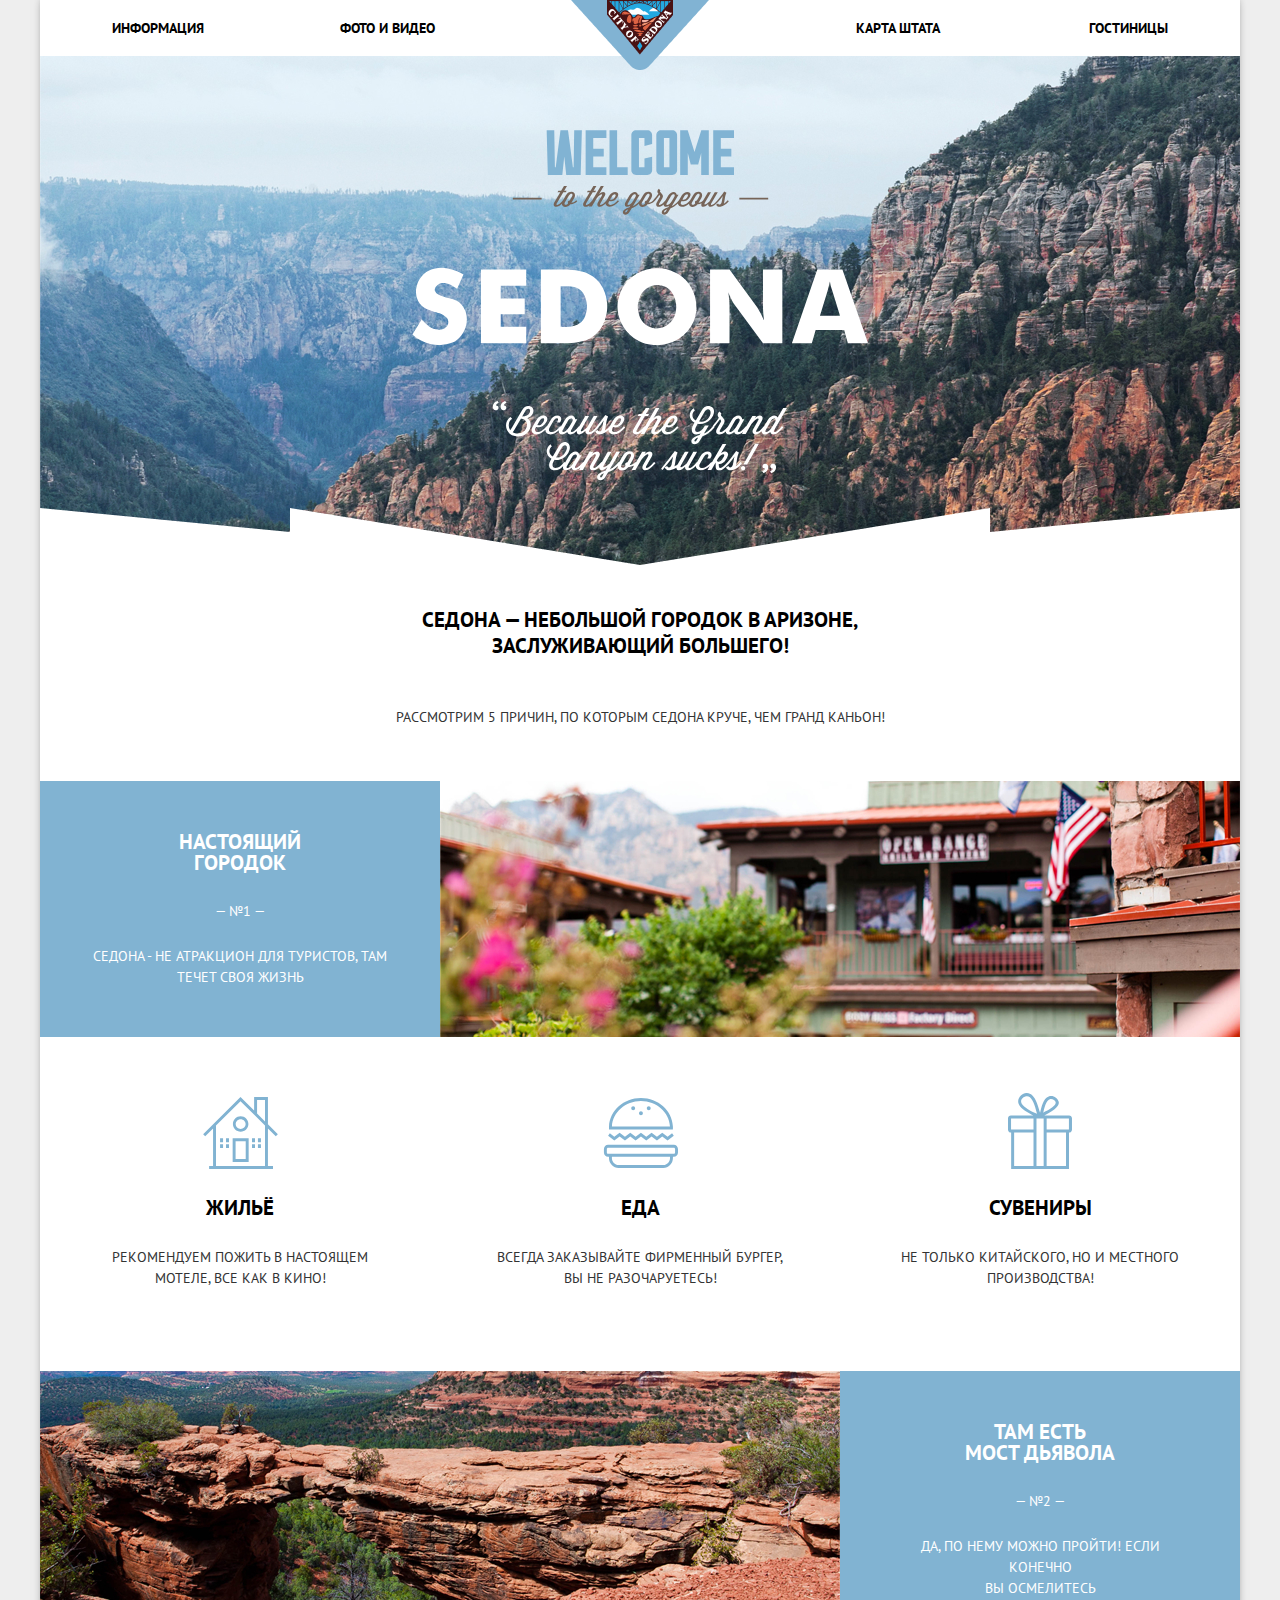
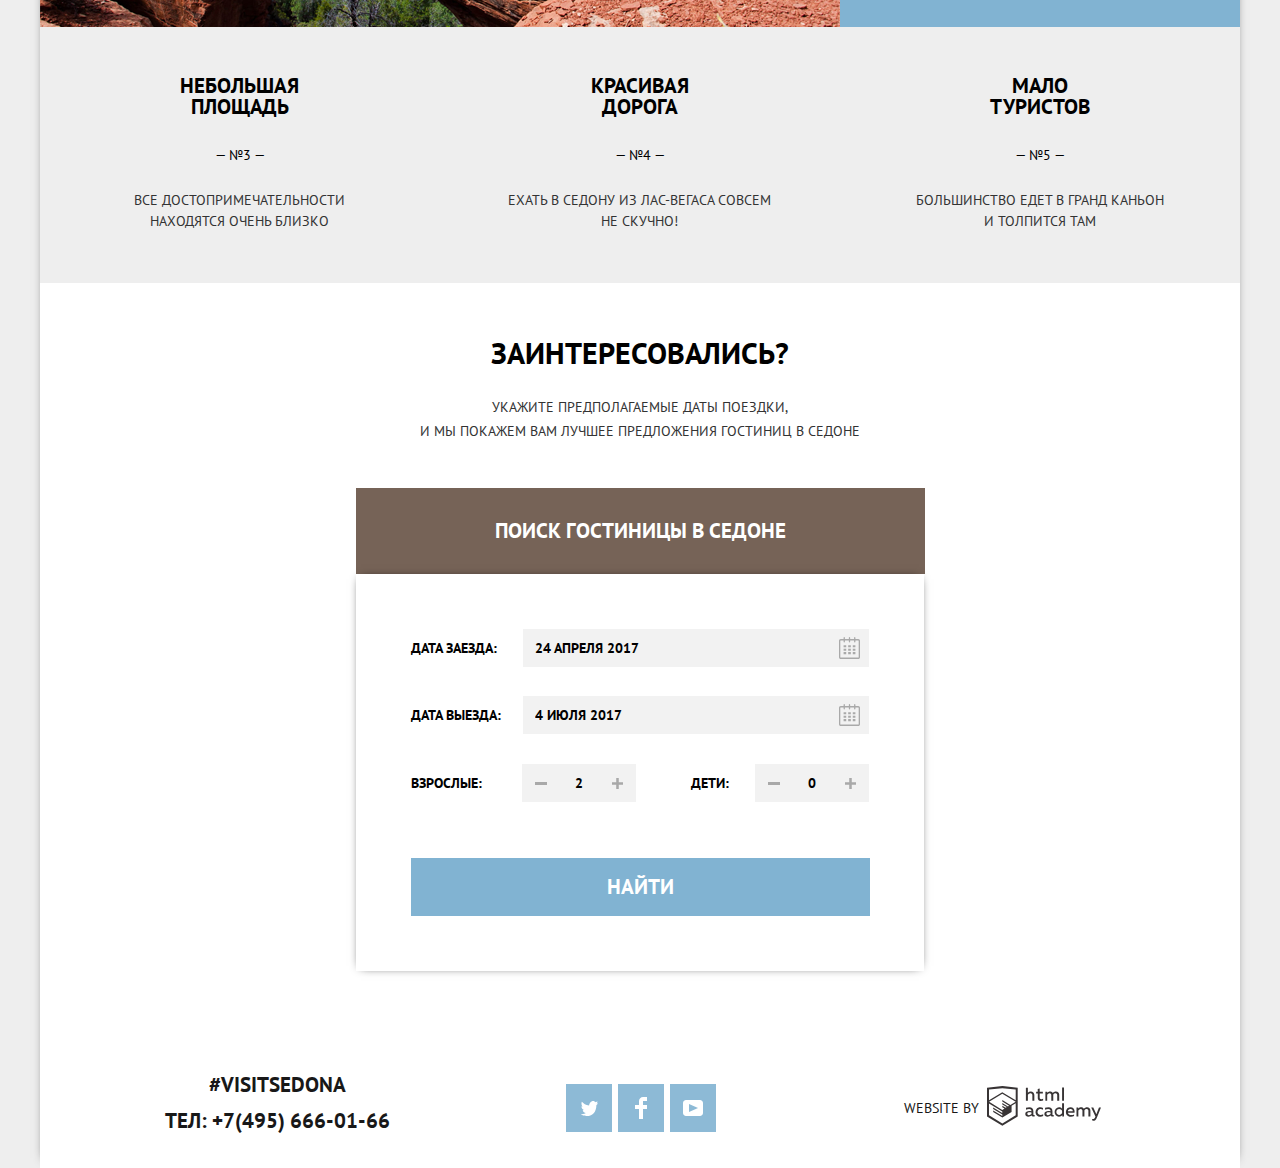
==== index.html @ eb8777ad "исправления" ====
<!DOCTYPE html>
<html lang="ru">

<head>
    <meta charset="utf-8">
    <title>HTML Academy: Седона</title>
    <link href="https://fonts.googleapis.com/css2?family=PT+Sans:wght@400;700&display=swap" rel="stylesheet">
    <link rel="stylesheet" href="css/normalize.css">
    <link href="css/style.css" rel="stylesheet">
</head>

<body>
    <div class="wrapper ">
        <header class="main-header">
            <nav class="main-navigation">
                <ul class="list-navigation">
                    <li><a href="#">Информация</a></li>
                    <li><a href="#">Фото и видео</a></li>
                    <li><a href="#">Карта штата</a></li>
                    <li><a href="hotels.html">Гостиницы</a></li>
                </ul>
            </nav>
            <a class="logo-link" href="index.html">
                <img src="img/logo.png" width="138" height="70" alt="Логотип сайта городка Седона">
            </a>
        </header>
        <main class="container">
            <section class="heading-site">
                <h1 class="visually-hidden">Sedona</h1>
                <div class="title-picture">
                    <span class="title-slogan">
                <img src="img/welcome.svg" width="457" height="351" alt="Welcome to the gorgeous Sedona because the Grand Canyon sucks!">
            </span>
                </div>
                <h3>Седона — небольшой городок в Аризоне,<br> заслуживающий большего!</h3>
                <p>Рассмотрим 5 причин, по которым седона круче, чем гранд каньон!</p>
            </section>
            <section class="information">
                <ul class="list-location">
                    <li class="item-location first">
                        <div class="wrapper-for-title">
                            <h3>настоящий<br> городок</h3>
                            <span> — №1 — </span>
                            <p>седона - не атракцион для туристов, там<br> течет своя жизнь</p>
                        </div>
                        <img src="img/image_town.jpg" width="800" height="256" alt="Изоражение городка">
                        <ul class="list-advantages">
                            <li>
                                <h3>Жильё</h3>
                                <p>рекомендуем пожить в настоящем мотеле, все как в кино!</p>
                            </li>
                            <li>
                                <h3>еда</h3>
                                <p>всегда заказывайте фирменный бургер, вы не разочаруетесь! </p>
                            </li>
                            <li>
                                <h3>Сувениры</h3>
                                <p>Не только китайского, но и местного производства!</p>
                            </li>
                        </ul>
                    </li>
                    <li class="item-location second">
                        <img src="img/image_canyon.jpg" width="800" height="256" alt="Изображение моста дьявола">
                        <div class="wrapper-for-title">
                            <h3>Там есть<br> Мост дьявола</h3>
                            <span> — №2 — </span>
                            <p>Да, по нему можно пройти! Если конечно<br> вы осмелитесь</p>
                        </div>
                    </li>

                    <li class="item-location last">
                        <h3>небольшая<br> площадь</h3>
                        <!--Я тут поставил <br> чтобы сделать перенос, можно оставить так?-->
                        <span> — №3 — </span>
                        <p>все достопримечательности<br> находятся очень близко</p>
                    </li>
                    <li class="item-location last">
                        <h3>красивая<br> дорога</h3>
                        <span> — №4 — </span>
                        <p>ехать в седону из лас-вегаса совсем<br> не скучно!</p>
                    </li>
                    <li class="item-location last">
                        <h3>мало<br> туристов</h3>
                        <span> — №5 — </span>
                        <p>большинство едет в гранд каньон<br> и толпится там</p>
                    </li>
                </ul>
            </section>
            <section class="voucher-section">
                <h3 class="visually-hidden">Оформить путевку</h3>
                <p class="subtitle">Заинтересовались?</p>
                <p class="text">
                    Укажите предполагаемые даты поездки,<br> и мы покажем вам лучшее предложения гостиниц в седоне
                </p>
                <div class="wrapper-popup">
                    <button class="button button-popup" type="button">поиск гостиницы в седоне</button>
                    <div class="popup-element modal-popup">
                        <form action="https://echo.htmlacademy.ru/" method="post">
                            <p class="date-arrival">
                                <label for="arrival_date">Дата заезда:</label>
                                <input type="text" name="date-arrival" id="arrival_date" value="24 апреля 2017">
                                <button class="button" type="button" aria-label="Кнопка календаря"></button>
                            </p>
                            <p class="date-departure">
                                <label for="departure_date">Дата выезда:</label>
                                <input type="text" name="date-departure" id="departure_date" value="4 июля 2017">
                                <button type="button" class="button" aria-label="Кнопка календаря"></button>
                            </p>
                            <p class="number-people">
                                <span class="adults">
                                    <label for="for_adults">Взрослые:</label>
                                    
                                    <button class="minus button" type="button" aria-label="Кнопка минус"></button>
                                    <input type="text" name="adult" id="for_adults" value="2">
                                    <button class="plus button" type="button" aria-label="кнопка плюс"></button>
                                    
                                </span>
                                <span class="childs">
                                    <label for="for_children">Дети:</label>
                                    
                                    <button class="minus button" type="button" aria-label="Кнопка минус"></button>
                                    <input type="text" name="child" id="for_children" value="0">
                                    <button class="plus button" type="button" aria-label="кнопка плюс"></button>
                                    
                                </span>
                            </p>
                            <button class="button" type="submit">Найти</button>
                        </form>
                    </div>
                </div>
                <iframe src="https://www.google.com/maps/embed?pb=!1m14!1m12!1m3!1d995283.2727906042!2d-112.19327625740678!3d34.97519313169195!2m3!1f0!2f0!3f0!3m2!1i1024!2i768!4f13.1!5e0!3m2!1sru!2sru!4v1591779855524!5m2!1sru!2sru" style="border:0;" allowfullscreen=""
                    aria-hidden="false" tabindex="0"></iframe>
            </section>
        </main>
        <footer class="footer-contacts on-top">
            <div class="phone-conteiner">
                <p>#visitSEDONA</p>
                <p>ТЕЛ: <a href="tel:+74956660166">+7(495) 666-01-66</a></p>
            </div>
            <ul class="list-social">
                <li class="item-social twitter">
                    <a href="#" aria-label="Ссылка Twitter"></a>
                </li>
                <li class="item-social facebook">
                    <a href="#" aria-label="Ссылка Facebook"></a>
                </li>
                <li class="item-social youtube">
                    <a href="#" aria-label="Ссылка YouTube"></a>
                </li>
            </ul>

            <p class="link-html">
                <span>Website by</span>
                <a href="https://htmlacademy.ru/intensive/htmlcss" aria-label="Ссылка на HTMLAcademy"></a>
            </p>


        </footer>
    </div>
    <script src="js/form.js"></script>
</body>

</html>
---- css/style.css ----
:root {
    --basic-light-grey: #EEEEEE;
    --basic-white: #ffffff;
    --basic-black: #000000;
    --basic-light-black: #333333;
    --basic-blue: #81B3D2;
    --basic-dark-grey: #888888;
    --basic-grey: #ABABAB;
    --hover-blue: #669EC0;
    --active-blue: #5496BD;
    --special-brown: #766357;
    --hover-brown: #604E43;
    --active-brown: #503E33;
    --special-grey: #6A6A6A;
    --special-light-grey: #f2f2f2;
    --hover-grey-: #EBEBEB;
}

iframe {
    width: 100%;
    height: 588px;
}


/* Global */

*,
*::before,
*::after {
    box-sizing: border-box;
    margin: 0;
    padding: 0;
}

.visually-hidden {
    position: absolute;
    width: 1px;
    height: 1px;
    margin: -1px;
    border: 0;
    padding: 0;
    white-space: nowrap;
    clip-path: inset(100%);
    clip: rect(0 0 0 0);
    overflow: hidden;
}

html {
    height: 100%;
}

body {
    height: 100%;
    background-color: var(--basic-light-grey);
    font-family: 'PT Sans', 'Arial', sans-serif;
    color: var(--basic-black);
    text-transform: uppercase;
    font-size: 14px;
    line-height: 21px;
}

.wrapper {
    min-height: 100%;
    display: grid;
    grid-template-rows: min-content 1fr min-content;
    margin: 0 auto;
    max-width: 1200px;
    background-color: var(--basic-white);
    box-shadow: 0px -5px 10px -5px var(--basic-light-black);
    position: relative;
}

img {
    max-width: 100%;
    height: auto;
}

a {
    text-decoration: none;
    color: var(--basic-black);
}

.button {
    font: inherit;
    text-align: center;
    font-size: 14px;
    line-height: 21px;
    text-transform: uppercase;
    border: none;
}


/* Header */

.main-header {
    font-weight: bold;
    font-size: 14px;
    line-height: 26px;
    position: relative;
    min-height: 56px;
    padding: 15px 0;
}

.logo-link {
    position: absolute;
    left: 50%;
    margin-left: -69px;
    top: 0;
}

.list-navigation {
    display: flex;
    flex-wrap: wrap;
    list-style: none;
    justify-content: flex-start;
    text-align: start;
}

.list-navigation li {
    width: 25%;
}

.list-navigation li:nth-child(1) {
    padding-left: 72px;
}

.list-navigation li:nth-child(4) {
    padding-right: 72px;
}

.list-navigation li:nth-child(3),
.list-navigation li:nth-child(4) {
    text-align: end;
}


/*
.list-navigation li:nth-child(4)~li {
    flex-grow: 1;
    margin: 30px 10px 0 10px;
}

.list-navigation li:nth-child(1) {
    margin-right: 134px;
}

.list-navigation li:nth-child(2) {
    margin-right: 418px;
}

.list-navigation li:nth-child(3) {
    margin-right: 147px;
} */

.list-navigation li:hover {
    color: var(--basic-blue);
}

.list-navigation li:active {
    color: var(--special-light-grey);
}

.list-navigation .is-active {
    color: var(--special-brown);
}


/*Section Heading*/

.heading-site {
    margin-bottom: 51px;
}

.title-slogan {
    display: inline-block;
    vertical-align: middle;
    margin-bottom: 21px;
}

.title-picture {
    display: flex;
    flex-direction: column;
    justify-content: flex-end;
    align-items: center;
    background-color: var(--basic-grey);
    background-image: url("../img/background_photo.jpg");
    background-repeat: no-repeat;
    min-height: 509px;
}

.title-picture::after {
    content: "";
    display: block;
    background-image: url("../img/background_mask.png");
    background-repeat: no-repeat;
    width: 1200px;
    height: 57px;
}

.heading-site div {
    margin-bottom: 42px;
}

.heading-site h3 {
    margin-bottom: 45px;
    font-size: 21px;
    line-height: 26px;
    text-align: center;
}

.heading-site p {
    font-size: 14px;
    line-height: 26px;
    color: var(--basic-light-black);
    text-align: center;
}


/*Section information*/

.list-location {
    display: flex;
    flex-wrap: wrap;
    justify-content: start;
    align-items: stretch;
    list-style: none;
}

.first,
.second {
    display: flex;
    flex-wrap: wrap;
    width: 100%;
    background-color: var(--basic-blue);
    color: var(--basic-white);
    text-align: center;
}

.wrapper-for-title {
    flex-shrink: 0;
    width: 400px;
    padding: 50px 49px 0;
}

.first img,
.second img {
    flex-grow: 2;
}

.last {
    flex-grow: 0;
    width: 33.33%;
    background-color: var(--basic-light-grey);
    min-height: 256px;
    text-align: center;
    padding-bottom: 54px;
    padding: 48px 49px;
}

.item-location h3 {
    font-size: 21px;
    line-height: 21px;
    margin-bottom: 28px;
}

.item-location span {
    display: block;
    margin-bottom: 24px;
}

.list-advantages {
    list-style: none;
    display: flex;
    flex-wrap: wrap;
}

.list-advantages li {
    width: 400px;
    background-color: var(--basic-white);
    color: var(--basic-light-black);
    font-size: 14px;
    line-height: 21px;
    flex-grow: 1;
    text-align: center;
    min-height: 330px;
    padding: 160px 50px 82px;
    background-repeat: no-repeat;
    background-position: center 64px;
}

.list-advantages h3 {
    color: var(--basic-black);
    font-size: 21px;
    line-height: 21px;
    margin-bottom: 29px;
}

.list-advantages li:nth-child(1) {
    background-image: url(../img/icon_home.svg);
    background-size: 75px 72px;
    background-position-y: 60px;
}

.list-advantages li:nth-child(2) {
    background-image: url(../img/icon_food.svg);
    background-size: 75px 70px;
    background-position-y: 61px;
}

.list-advantages li:nth-child(3) {
    background-image: url(../img/icon_souvenir.svg);
    background-size: 64px 77px;
    background-position-y: 55px;
}

.last p {
    color: var(--basic-light-black);
}


/* Section voucher*/

.voucher-section {
    text-align: center;
    padding-top: 58px;
}

.subtitle {
    margin-bottom: 30px;
    padding: 0 200px;
    font-weight: bold;
    font-size: 30px;
    line-height: 24px;
}

.text {
    padding: 0 100px;
    margin-bottom: 45px;
    font-size: 14px;
    line-height: 24px;
    color: var(--basic-light-black);
}

.wrapper-popup {
    position: relative;
}

.button-popup {
    border: none;
    color: var(--basic-white);
    font-weight: bold;
    font-size: 21px;
    line-height: 26px;
    text-align: center;
    background-color: var(--special-brown);
    padding: 30px 139px 30px 139px;
}

.button-popup:hover {
    background-color: var(--hover-brown);
}

.button-popup:focus {
    background-color: var(--active-brown);
    color: var(--special-brown);
}

.popup-element {
    display: none;
    width: 568px;
    position: absolute;
    top: 86px;
    left: 316px;
    font-weight: bold;
    font-size: 14px;
    line-height: 26px;
    text-align: start;
    background-color: var(--basic-white);
    box-shadow: 0 0 10px -5px var(--basic-black);
    padding: 55px;
}

.modal-popup {
    display: block;
    animation: bounce 0.6s;
}

.popup-element input {
    border: none;
    background-color: var(--special-light-grey);
    text-transform: uppercase;
    font-weight: bold;
    font-size: 14px;
    line-height: 26px;
    padding-top: 6px;
    padding-bottom: 6px;
}

.popup-element input:hover {
    background-color: var(--hover-grey-);
}

.popup-element input:focus {
    background-color: var(--basic-white);
}

.date-arrival input,
.date-departure input {
    flex-shrink: 0;
    width: 346px;
    padding-left: 12px;
}

.date-departure,
.date-arrival {
    display: flex;
    justify-content: space-between;
    align-items: center;
    position: relative;
}

.date-arrival {
    margin-bottom: 29px;
}

.date-departure {
    margin-bottom: 30px;
}

.number-people {
    display: flex;
    justify-content: space-between;
    align-items: center;
    margin-bottom: 56px;
}

.adults,
.childs {
    display: flex;
    align-items: center;
}

.adults label {
    margin-right: 40px;
}

.childs {
    margin-left: 51px;
}

.childs label {
    margin-right: 26px;
}

.number-people input {
    width: 38px;
    text-align: center;
}


/*Button popup*/

.popup-element button[type="submit"] {
    background-color: var(--basic-blue);
    background-repeat: no-repeat;
    font-weight: bold;
    font-size: 21px;
    line-height: 26px;
    color: var(--basic-white);
    text-align: center;
    padding: 16px 196px;
}

.popup-element button[type="submit"]:hover {
    background-color: var(--hover-blue);
}

.popup-element button[type="submit"]:focus {
    background-color: var(--active-blue);
    color: var(--basic-blue);
}


/*Button calendar*/

.date-departure button,
.date-arrival button {
    position: absolute;
    right: 9px;
    top: 7px;
    background-color: transparent;
    background-image: url(../img/calendar.svg);
    background-repeat: no-repeat;
    width: 21px;
    height: 23px;
}

.date-departure button:hover,
.date-arrival button:hover {
    background-color: transparent;
    background-image: url(../img/calendar_hover.svg);
    background-repeat: no-repeat;
    width: 21px;
    height: 23px;
}

.date-departure button:focus,
.date-arrival button:focus {
    background-color: transparent;
    background-image: url(../img/calendar_focus.svg);
    background-repeat: no-repeat;
    width: 21px;
    height: 23px;
}


/*Buton plus and minus*/

.plus {
    display: inline-block;
    vertical-align: middle;
    background-color: var(--special-light-grey);
    background-image: url(../img/plus.svg);
    background-position: 50% 50%;
    background-repeat: no-repeat;
    width: 38px;
    height: 38px;
}

.plus:hover {
    background-color: var(--hover-grey-);
    background-image: url(../img/plus_hover.svg);
    background-position: 50% 50%;
    background-repeat: no-repeat;
}

.plus:focus {
    background-color: var(--basic-white);
    background-image: url(../img/plus_focus.svg);
    background-position: 50% 50%;
    background-repeat: no-repeat;
}

.minus {
    display: inline-block;
    vertical-align: middle;
    background-color: var(--special-light-grey);
    background-image: url(../img/minus.svg);
    background-position: 50% 50%;
    background-repeat: no-repeat;
    width: 38px;
    height: 38px;
}

.minus:hover {
    background-color: var(--hover-grey-);
    background-image: url(../img/minus_hover.svg);
    background-position: 50% 50%;
    background-repeat: no-repeat;
}

.minus:focus {
    background-color: var(--basic-white);
    background-image: url(../img/minus_focus.svg);
    background-position: 50% 50%;
    background-repeat: no-repeat;
}


/*Hotels site*/


/*Search form*/

.form-block {
    background-color: var(--basic-grey);
    background-image: url(../img/background_hottels.jpg);
    background-repeat: no-repeat;
    background-size: 100% 100%;
    min-height: 217px;
    width: 100%;
    padding: 25px 73px 25px 72px;
}

.filter {
    display: flex;
}

.infrastructure {
    margin-right: 118px;
}

.filter ul {
    list-style: none;
}

.filter li:not(:last-child) {
    margin-bottom: 23px;
}

.filter fieldset {
    padding: 0;
    border: none;
}

.filter legend {
    font-weight: bold;
    font-size: 16px;
    line-height: 21px;
    color: var(--basic-white);
    margin-bottom: 25px;
}

.checkbox-label {
    display: inline-block;
    vertical-align: middle;
    font-size: 14px;
    line-height: 21px;
    padding-left: 40px;
    color: var(--basic-white);
    width: 137px;
    min-height: 23px;
    background-image: url(../img/checkbox_off.svg);
    background-repeat: no-repeat;
    background-size: 27px 23px;
    cursor: pointer;
}

.checkbox-element:focus+.checkbox-label,
.checkbox-element:checked:focus+.checkbox-label,
.checkbox-element:checked:disabled:focus+.checkbox-label,
.checkbox-element:disabled:focus+.checkbox-label {
    opacity: 0.7;
}

.checkbox-element:checked+.checkbox-label {
    background-image: url(../img/checkbox_on.svg);
    background-position-x: 2px;
}

.checkbox-element:checked:disabled+.checkbox-label {
    background-image: url(../img/checkbox_on_active.svg);
    background-position-x: 2px;
}

.checkbox-element:disabled+.checkbox-label {
    background-image: url(../img/checkbox_off_active.svg);
}

.filter-item {
    margin-left: auto;
    text-align: center;
}

.filter-item legend {
    margin-bottom: 12px;
    text-align: start;
}

.price-controls {
    display: flex;
    align-items: center;
    width: 317px;
    height: 36px;
    border: 2px solid var(--basic-white);
    font-size: 14px;
    line-height: 21px;
    color: var(--basic-white);
    text-align: center;
    margin-bottom: 20px;
    padding-left: 2px;
}

.min-price {
    width: 50%;
    padding-left: 45px;
    border-right: 1px solid var(--basic-white);
}

.max-price {
    width: 50%;
    padding-left: 25px;
    border-left: 1px solid var(--basic-white);
}

.min-price input,
.max-price input {
    border: none;
    background-color: transparent;
    width: 50px;
    color: var(--basic-white);
    font-size: 14px;
    line-height: 21px;
}

.range-filter {
    position: relative;
    margin-bottom: 33px;
}

.scale {
    width: 316px;
    height: 2px;
    background-color: var(--basic-grey);
}

.bar {
    width: 80%;
    height: 2px;
    background-color: var(--basic-white);
}

.toggle {
    position: absolute;
    width: 19px;
    height: 19px;
    padding: 0;
    border: 8px solid var(--basic-white);
    background-color: var(--basic-grey);
    border-radius: 50%;
    box-shadow: 0 2px 1px 0 var(--basic-grey);
    top: -8px;
}

.toggle-min {
    left: 0%;
}

.toggle-max {
    left: 80%;
}

.toggle:hover {
    width: 23px;
    height: 23px;
    top: -11px;
    border: 9px solid var(--basic-white);
    box-shadow: 0 4px 1px 0 var(--basic-grey);
    cursor: pointer;
}

.result-button {
    display: inline-block;
    vertical-align: middle;
    padding: 5px 35px 6px 36px;
    background-color: transparent;
    border: 2px solid var(--basic-white);
    font-size: 14px;
    line-height: 21px;
    color: var(--basic-white);
}

.result-button:hover {
    color: var(--basic-black);
    background-color: var(--basic-white);
    cursor: pointer;
}


/* section sorting search*/

.sorting-list {
    display: flex;
    padding: 29px 73px 31px;
    align-items: center;
}

.sorting-list h3 {
    font-size: 21px;
    line-height: 26px;
    margin-right: 46px;
}

.sorting-list p,
.sorting-list a {
    font-size: 12px;
    line-height: 18px;
}

.sorting-list p {
    margin-right: 40px;
}

.sorting-list .active-item {
    color: var(--basic-blue);
    border-bottom: 1px dotted;
}

.sorting-item {
    color: var(--basic-grey);
    margin-right: 33px;
}

.sorting-item:hover {
    color: var(--basic-blue);
    border-bottom: 1px dotted var(--basic-blue)
}

.sorting-item:active {
    color: var(--basic-black);
    border: none;
}

.arrow-up {
    display: inline-block;
    vertical-align: middle;
    width: 11px;
    height: 10px;
    margin-left: auto;
    margin-right: 12px;
    margin-top: 5px;
    background-image: url(../img/icon_dir.svg);
}

.arrow-down {
    display: inline-block;
    vertical-align: middle;
    width: 11px;
    height: 10px;
    margin-top: 5px;
    background-image: url(../img/icon_dir_active.svg);
    transform: rotate(180deg);
}

.arrow-up:hover,
.arrow-down:hover {
    background-image: url(../img/icon_dir_hover.svg);
}

.arrow-up:active,
.arrow-down:active {
    background-image: url(../img/icon_dir_active.svg);
}


/*Search box*/

.list-search {
    list-style: none;
}

.list-search li:first-child {
    border-top: 1px solid var(--special-light-grey);
}

.list-search li {
    border-bottom: 1px solid var(--special-light-grey);
}

.item-search {
    display: grid;
    grid-template-columns: 135px 1fr min-content;
    padding: 23px 70px 29px 73px;
    grid-gap: 29px;
}

.item-search img {
    margin-top: 6px;
}

.name-hous {
    margin-bottom: 7px;
}

.name-hous a {
    font-size: 21px;
    line-height: 26px;
}

.name-hous a:hover {
    color: var(--basic-blue);
}

.name-hous a:active {
    color: var(--basic-grey);
}

.item-search p {
    display: inline-block;
    vertical-align: middle;
    color: var(--basic-light-black);
    min-width: 110px;
    margin-right: 2px;
}

.button-link {
    margin-top: 14px;
}

.list-search div:last-child {
    padding-right: 1px;
    padding-top: 2px;
}

.star {
    text-align: end;
    margin-bottom: 47px;
}

.star span {
    margin-left: 5px;
    display: inline-block;
    vertical-align: middle;
    background: url(../img/star.svg) repeat-x;
    width: 19px;
    height: 17px;
}

.rating-paragraph {
    color: var(--basic-light-black);
    background-color: var(--special-light-grey);
}

.details {
    background-color: var(--basic-blue);
    color: var(--basic-white);
    display: inline-block;
    vertical-align: middle;
    padding: 3px 16px 2px 17px;
    margin-right: 2px;
}

.details:hover {
    background-color: var(--hover-blue);
}

.details:focus {
    background-color: var(--active-blue);
    color: var(--basic-blue);
}

.reservation {
    background-color: var(--special-brown);
    color: var(--basic-white);
    display: inline-block;
    vertical-align: middle;
    padding: 3px 17px 2px 16px;
}

.reservation:hover {
    background-color: var(--hover-brown);
}

.reservation:focus {
    background-color: var(--active-brown);
    color: var(--special-brown)
}

.rating-paragraph {
    display: inline-block;
    color: var(--basic-light-black);
    background-color: var(--special-light-grey);
    padding: 3px 12px 3px 15px;
}


/*Footer*/

.footer-contacts {
    display: flex;
    justify-content: space-between;
    align-items: flex-end;
    background-color: var(--basic-white);
    width: 100%;
    min-height: 120px;
    padding: 16px 138px 34px 125px;
}

.on-top {
    position: absolute;
    left: 0px;
    bottom: 0px;
    opacity: 0.9;
}

.phone-conteiner {
    font-weight: bold;
    font-size: 21px;
    line-height: 26px;
    text-align: center;
}

.phone-conteiner p:first-child {
    margin-bottom: 10px;
}

.list-social {
    display: flex;
    list-style: none;
    margin-bottom: 2px;
}

.link-html {
    font-size: 14px;
    line-height: 26px;
    margin-bottom: 8px;
}

.link-html span {
    display: inline-block;
    vertical-align: bottom;
    margin-bottom: 5px;
}


/*Social link*/

.twitter,
.facebook {
    margin-right: 6px;
}

.youtube {
    margin-right: 12px;
}

.item-social a {
    display: inline-block;
    vertical-align: top;
    background-color: var(--basic-blue);
    width: 46px;
    height: 48px;
    position: relative;
}

.twitter a::after {
    background-image: url(../img/twitter.svg);
    content: "";
    position: absolute;
    left: 15px;
    top: 16px;
    display: inline-block;
    vertical-align: middle;
    background-repeat: no-repeat;
    width: 17px;
    height: 17px;
}

.facebook a::after {
    background-image: url(../img/facebook.svg);
    content: "";
    position: absolute;
    left: 17px;
    top: 13px;
    display: inline-block;
    vertical-align: middle;
    background-repeat: no-repeat;
    width: 12px;
    height: 22px;
}

.youtube a::after {
    content: "";
    position: absolute;
    left: 13px;
    top: 16px;
    display: inline-block;
    vertical-align: middle;
    background-repeat: no-repeat;
    width: 20px;
    height: 16px;
    background-image: url(../img/youtube.svg);
}

.item-social a:hover {
    background-color: var(--hover-blue);
}

.item-social a:active {
    background-color: var(--active-blue);
}

.item-social a:active::after {
    opacity: 0.1;
}


/*Link for site HTMLacademy*/

.link-html a {
    margin-left: 4px;
    display: inline-block;
    vertical-align: middle;
    background-color: transparent;
    background-image: url(../img/logo_htmlacademy.svg);
    width: 115px;
    height: 41px;
}

.link-html a:hover {
    background-image: url(../img/logo_htmlacademy_hover.svg);
}

.link-html a:active {
    background-image: url(../img/logo_htmlacademy_focus.svg);
}


/* animation */

@keyframes bounce {
    0% {
        transform: translateY(-1000px);
    }
    70% {
        transform: translateY(30px);
    }
    90% {
        transform: translateY(-10px);
    }
    100% {
        transform: translateY(0);
    }
}
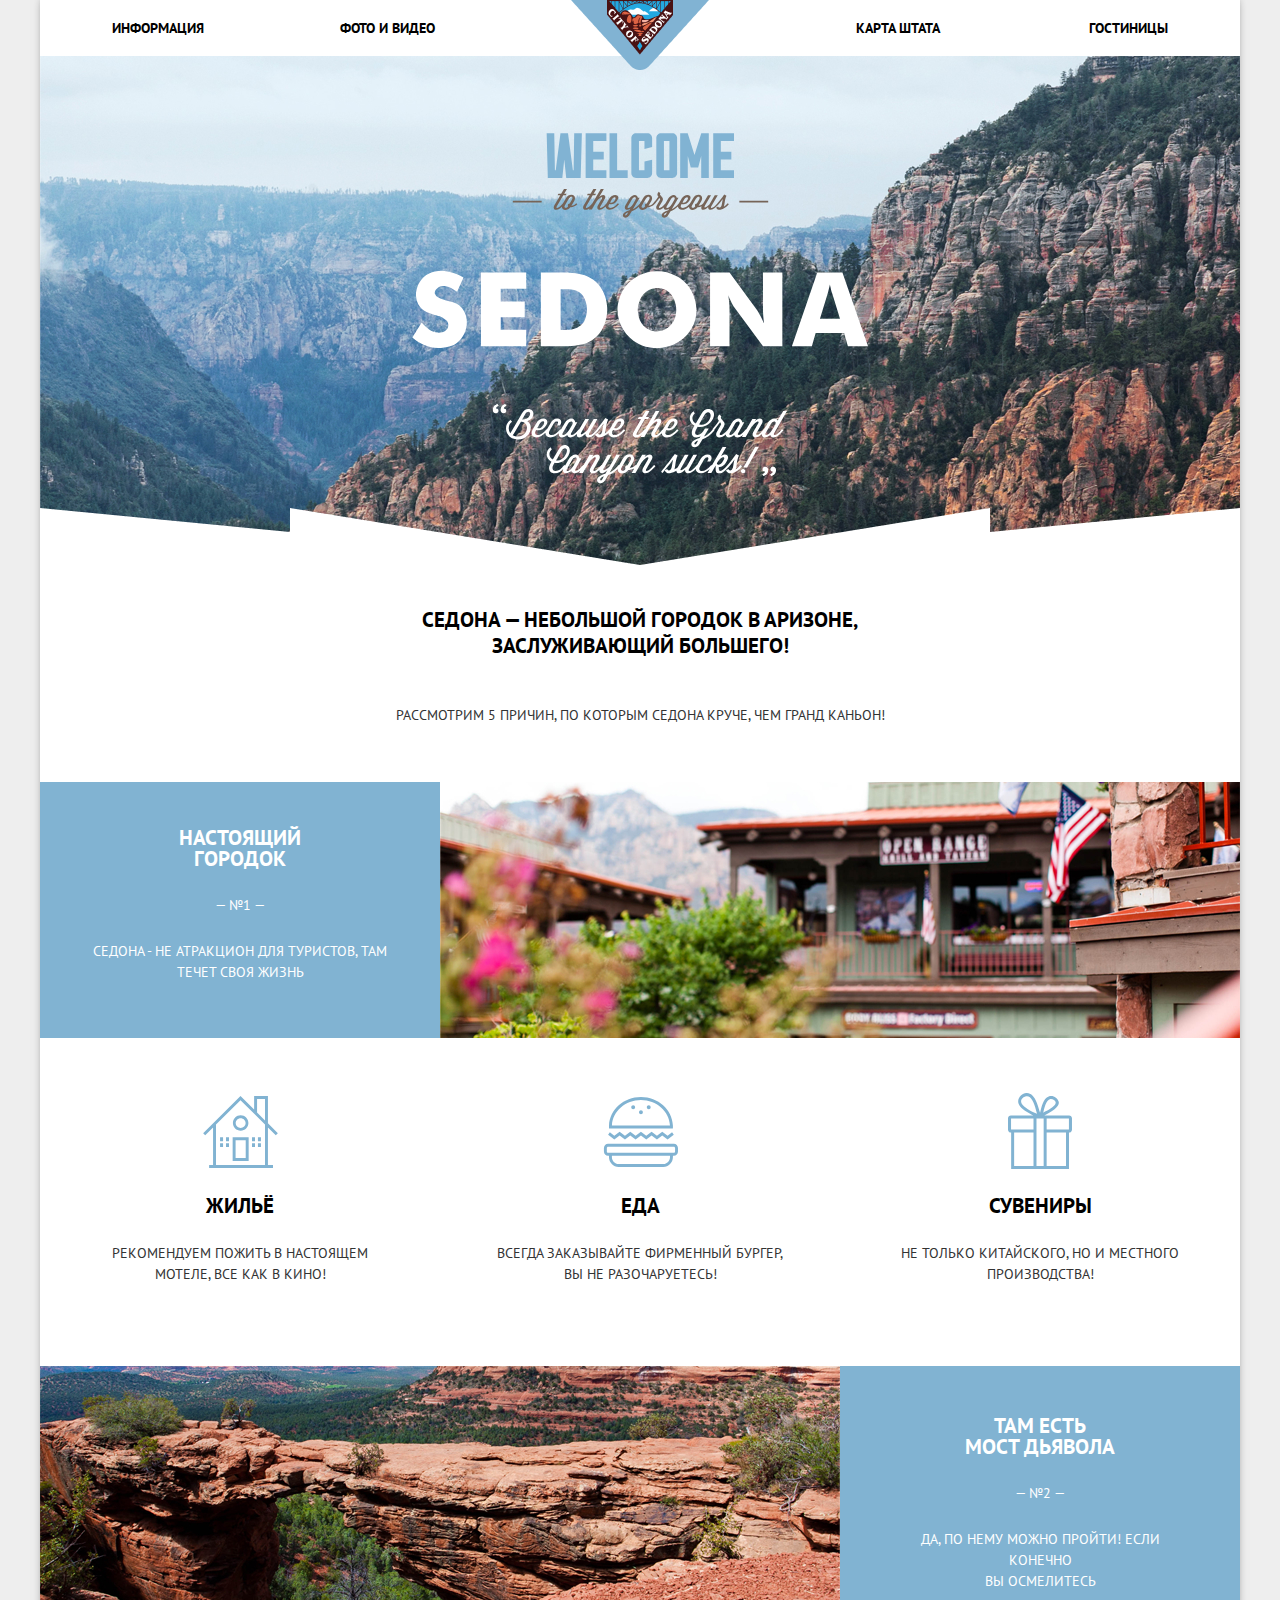
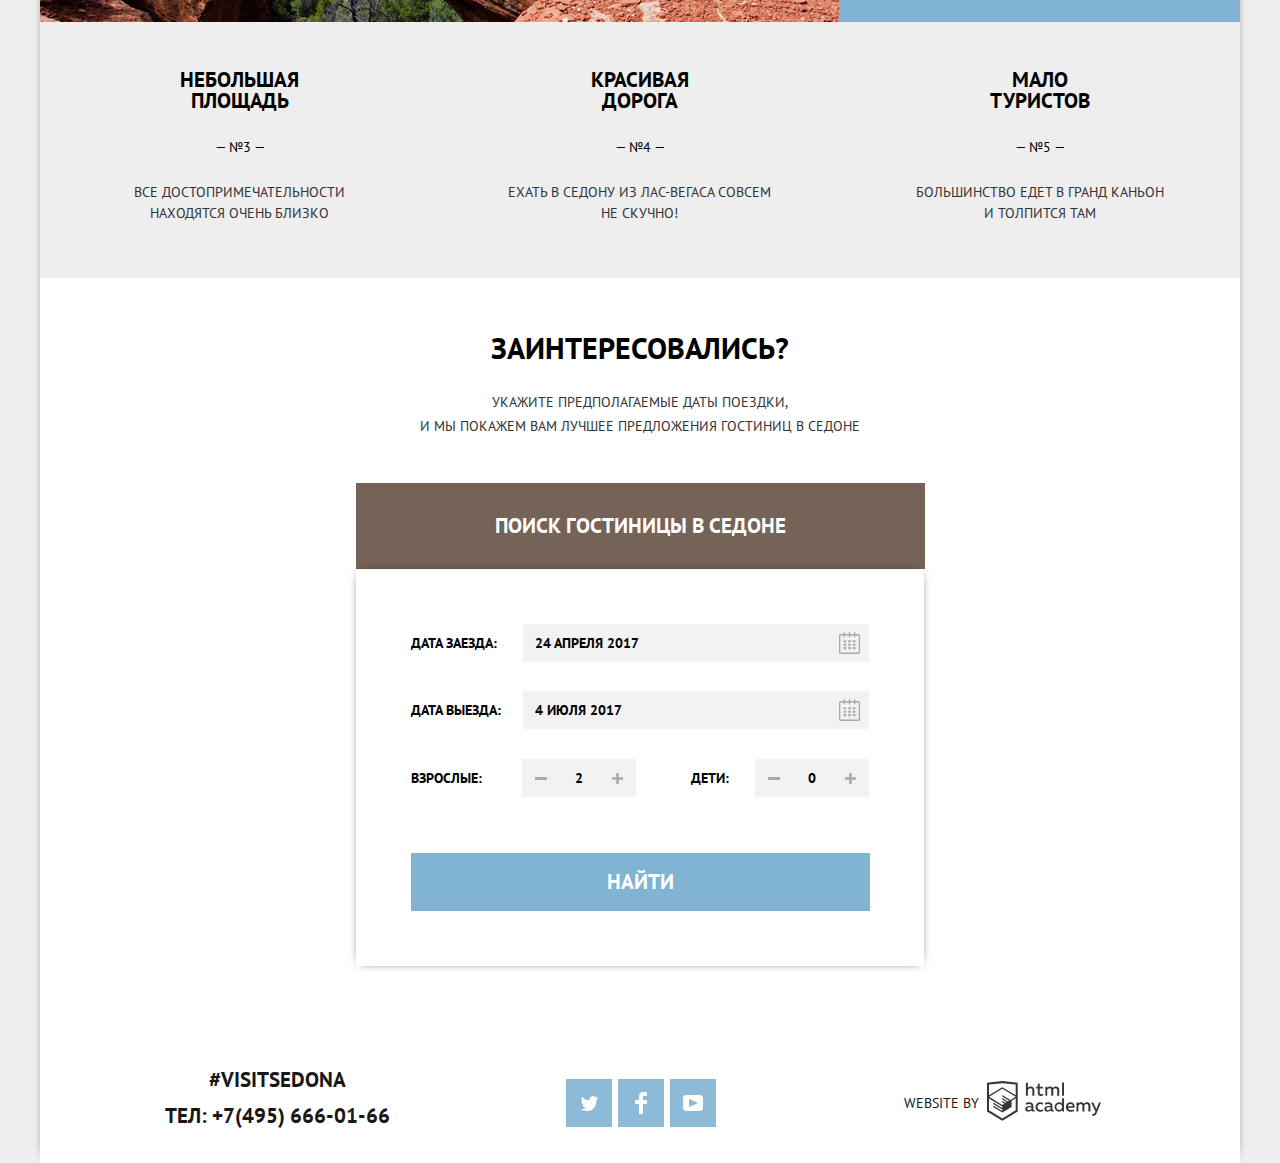
==== commit 6d38d872: "Завершаем верстку" ====
--- a/index.html
+++ b/index.html
@@ -6,7 +6,7 @@
     <title>HTML Academy: Седона</title>
     <link href="https://fonts.googleapis.com/css2?family=PT+Sans:wght@400;700&display=swap" rel="stylesheet">
     <link rel="stylesheet" href="css/normalize.css">
-    <link href="css/style.css" rel="stylesheet">
+    <link href="css/style_minimized.css" rel="stylesheet">
 </head>
 
 <body>
@@ -29,8 +29,8 @@
                 <h1 class="visually-hidden">Sedona</h1>
                 <div class="title-picture">
                     <span class="title-slogan">
-                <img src="img/welcome.svg" width="457" height="351" alt="Welcome to the gorgeous Sedona because the Grand Canyon sucks!">
-            </span>
+                        <img src="img/welcome.svg" width="457" height="351" alt="Welcome to the gorgeous Sedona because the Grand Canyon sucks!">
+                    </span>
                 </div>
                 <h3>Седона — небольшой городок в Аризоне,<br> заслуживающий большего!</h3>
                 <p>Рассмотрим 5 причин, по которым седона круче, чем гранд каньон!</p>
@@ -67,7 +67,6 @@
                             <p>Да, по нему можно пройти! Если конечно<br> вы осмелитесь</p>
                         </div>
                     </li>
-
                     <li class="item-location last">
                         <h3>небольшая<br> площадь</h3>
                         <!--Я тут поставил <br> чтобы сделать перенос, можно оставить так?-->
@@ -157,7 +156,7 @@
 
         </footer>
     </div>
-    <script src="js/form.js"></script>
+    <script src="js/form_minimized.js"></script>
 </body>
 
 </html>--- a/css/style_minimized.css
+++ b/css/style_minimized.css
@@ -0,0 +1 @@
+@-webkit-keyframes bounce{0%{clip:rect(550px,auto,auto,auto);transform:translateY(-550px)}70%{clip:rect(0,auto,auto,auto);transform:translateY(0)}90%{clip:rect(0,auto,auto,auto);transform:translateY(20px)}to{transform:translateY(0)}}@keyframes bounce{0%{clip:rect(550px,auto,auto,auto);transform:translateY(-550px)}70%{clip:rect(0,auto,auto,auto);transform:translateY(0)}90%{clip:rect(0,auto,auto,auto);transform:translateY(20px)}to{transform:translateY(0)}}:root{--basic-light-grey: #EEEEEE;--basic-white: #ffffff;--basic-black: #000000;--basic-light-black: #333333;--basic-blue: #81B3D2;--basic-dark-grey: #888888;--basic-grey: #ABABAB;--hover-blue: #669EC0;--active-blue: #5496BD;--special-brown: #766357;--hover-brown: #604E43;--active-brown: #503E33;--special-grey: #6A6A6A;--special-light-grey: #f2f2f2;--hover-grey-: #EBEBEB}iframe{width:100%;height:588px}*,::after,::before{box-sizing:border-box;margin:0;padding:0}.visually-hidden{position:absolute;width:1px;height:1px;margin:-1px;border:0;padding:0;white-space:nowrap;-webkit-clip-path:inset(100%);clip-path:inset(100%);clip:rect(0 0 0 0);overflow:hidden}html{height:100%}a,body{color:var(--basic-black)}body{height:100%;background-color:var(--basic-light-grey);font-family:'PT Sans','Arial',sans-serif}.wrapper{min-height:100%;display:grid;grid-template-rows:-webkit-min-content 1fr -webkit-min-content;grid-template-rows:min-content 1fr min-content;margin:0 auto;max-width:1200px;background-color:var(--basic-white);box-shadow:0 -5px 10px -5px var(--basic-light-black);position:relative}img{max-width:100%;height:auto}a{text-decoration:none}.button,body{font-size:14px;line-height:21px;text-transform:uppercase}.button{font:inherit;text-align:center;border:0}.main-header{font-weight:700;font-size:14px;line-height:26px;position:relative;min-height:56px;padding:15px 0}.logo-link{position:absolute;left:50%;margin-left:-69px;top:0}.list-navigation{display:flex;flex-wrap:wrap;list-style:none;justify-content:flex-start;text-align:start}.list-navigation li{width:25%}.list-navigation li:nth-child(1){padding-left:72px}.list-navigation li:nth-child(4){padding-right:72px}.list-navigation li:nth-child(3),.list-navigation li:nth-child(4){text-align:end}.list-navigation li:hover,.name-hous a:hover{color:var(--basic-blue)}.list-navigation li:active{color:var(--special-light-grey)}.list-navigation .is-active{color:var(--special-brown)}.heading-site{margin-bottom:54px}.title-slogan{display:inline-block;vertical-align:middle;margin-bottom:18px}.title-picture{display:flex;flex-direction:column;justify-content:flex-end;align-items:center;background-color:var(--basic-grey);background-image:url(../img/background_photo.jpg);background-repeat:no-repeat;min-height:509px}.title-picture::after{content:"";display:block;background-image:url(../img/background_mask.png);background-repeat:no-repeat;width:1200px;height:57px}.heading-site div{margin-bottom:42px}.heading-site h3{margin-bottom:43px;font-size:21px;line-height:26px;text-align:center}.heading-site p,.list-advantages li{font-size:14px;line-height:26px;color:var(--basic-light-black);text-align:center}.list-location{display:flex;flex-wrap:wrap;justify-content:start;align-items:stretch;list-style:none}.first,.second{display:flex;flex-wrap:wrap;width:100%;background-color:var(--basic-blue);color:var(--basic-white);text-align:center}.wrapper-for-title{flex-shrink:0;width:400px;padding:45px 49px 0}.first img,.second img{flex-grow:2}.last{flex-grow:0;width:33.33%;background-color:var(--basic-light-grey);min-height:256px;text-align:center;padding:48px 49px}.item-location h3,.list-advantages h3{font-size:21px;line-height:21px;margin-bottom:26px}.item-location span{display:block;margin-bottom:25px}.list-advantages{list-style:none;display:flex;flex-wrap:wrap}.second .wrapper-for-title{padding-top:49px}.list-advantages li{width:400px;background-color:var(--basic-white);line-height:21px;flex-grow:1;min-height:328px;padding:157px 50px 35px;background-repeat:no-repeat;background-position:center}.list-advantages h3{color:var(--basic-black);margin-bottom:27px}.list-advantages li:nth-child(1){background-image:url(../img/icon_home.svg);background-size:75px 72px;background-position-y:58px}.list-advantages li:nth-child(2){background-image:url(../img/icon_food.svg);background-size:75px 70px;background-position-y:59px}.list-advantages li:nth-child(3){background-image:url(../img/icon_souvenir.svg);background-size:64px 77px;background-position-y:54px}.last{padding-top:47px}.last span{margin-bottom:24px}.last p{color:var(--basic-light-black)}.voucher-section{text-align:center;padding-top:58px}.subtitle{margin-bottom:30px;padding:0 200px;font-weight:700;font-size:30px;line-height:24px}.text{padding:0 100px;margin-bottom:45px;font-size:14px;line-height:24px;color:var(--basic-light-black)}.wrapper-popup{position:relative}.button-popup{border:0;color:var(--basic-white);font-weight:700;font-size:21px;line-height:26px;text-align:center;background-color:var(--special-brown);padding:30px 139px}.button-popup:hover{background-color:var(--hover-brown)}.button-popup:focus{background-color:var(--active-brown);color:var(--special-brown)}.popup-element,.popup-element input{font-weight:700;font-size:14px;line-height:26px}.popup-element{display:none;width:568px;position:absolute;top:86px;left:316px;text-align:start;background-color:var(--basic-white);box-shadow:0 0 10px -5px var(--basic-black);padding:55px}.modal-popup{display:block;-webkit-animation:bounce .5s;animation:bounce .5s}.popup-element input{border:0;background-color:var(--special-light-grey);text-transform:uppercase;padding-top:6px;padding-bottom:6px}.popup-element input:hover{background-color:var(--hover-grey-)}.popup-element input:focus{background-color:var(--basic-white)}.date-arrival input,.date-departure input{flex-shrink:0;width:346px;padding-left:12px}.date-arrival,.date-departure{display:flex;justify-content:space-between;align-items:center;position:relative}.date-arrival{margin-bottom:29px}.date-departure{margin-bottom:30px}.number-people{justify-content:space-between;margin-bottom:56px}.adults,.childs,.number-people{display:flex;align-items:center}.adults label{margin-right:40px}.childs{margin-left:51px}.childs label{margin-right:26px}.number-people input{width:38px;text-align:center}.popup-element button[type=submit]{background-color:var(--basic-blue);background-repeat:no-repeat;font-weight:700;font-size:21px;line-height:26px;color:var(--basic-white);text-align:center;padding:16px 196px}.popup-element button[type=submit]:hover{background-color:var(--hover-blue)}.popup-element button[type=submit]:focus{background-color:var(--active-blue);color:var(--basic-blue)}.date-arrival button,.date-departure button{position:absolute;right:9px;top:7px;background-color:transparent;background-image:url(../img/calendar.svg);background-repeat:no-repeat;width:21px;height:23px}.date-arrival button:hover,.date-departure button:hover{background-color:transparent;background-image:url(../img/calendar_hover.svg);background-repeat:no-repeat;width:21px;height:23px}.date-arrival button:focus,.date-departure button:focus{background-color:transparent;background-image:url(../img/calendar_focus.svg);background-repeat:no-repeat;width:21px;height:23px}.plus,.plus:hover{background-position:50% 50%;background-repeat:no-repeat}.plus{display:inline-block;vertical-align:middle;background-color:var(--special-light-grey);background-image:url(../img/plus.svg);width:38px;height:38px}.plus:hover{background-color:var(--hover-grey-);background-image:url(../img/plus_hover.svg)}.plus:focus{background-color:var(--basic-white);background-image:url(../img/plus_focus.svg);background-position:50% 50%;background-repeat:no-repeat}.minus,.minus:hover{background-position:50% 50%;background-repeat:no-repeat}.minus{display:inline-block;vertical-align:middle;background-color:var(--special-light-grey);background-image:url(../img/minus.svg);width:38px;height:38px}.minus:hover{background-color:var(--hover-grey-);background-image:url(../img/minus_hover.svg)}.minus:focus{background-color:var(--basic-white);background-image:url(../img/minus_focus.svg);background-position:50% 50%;background-repeat:no-repeat}.form-block{background-color:var(--basic-grey);background-image:url(../img/background_hottels.jpg);background-repeat:no-repeat;background-size:100% 100%;min-height:217px;width:100%;padding:25px 73px 25px 72px}.filter{display:flex}.infrastructure{margin-right:118px}.filter ul{list-style:none}.filter li:not(:last-child){margin-bottom:23px}.filter fieldset{padding:0;border:0}.checkbox-label,.filter legend{line-height:21px;color:var(--basic-white)}.filter legend{font-weight:700;font-size:16px;margin-bottom:25px}.checkbox-label{display:inline-block;vertical-align:middle;font-size:14px;padding-left:40px;width:137px;min-height:23px;background-image:url(../img/checkbox_off.svg);background-repeat:no-repeat;background-size:27px 23px;cursor:pointer}.checkbox-element:checked:disabled:focus+.checkbox-label,.checkbox-element:checked:focus+.checkbox-label,.checkbox-element:disabled:focus+.checkbox-label,.checkbox-element:focus+.checkbox-label{opacity:.7}.checkbox-element:checked+.checkbox-label{background-image:url(../img/checkbox_on.svg);background-position-x:2px}.checkbox-element:checked:disabled+.checkbox-label{background-image:url(../img/checkbox_on_active.svg);background-position-x:2px}.checkbox-element:disabled+.checkbox-label{background-image:url(../img/checkbox_off_active.svg)}.filter-item{margin-left:auto;text-align:center}.filter-item legend{margin-bottom:12px;text-align:start}.max-price input,.min-price input,.price-controls{color:var(--basic-white);font-size:14px;line-height:21px}.price-controls{display:flex;align-items:center;width:317px;height:36px;border:2px solid var(--basic-white);text-align:center;margin-bottom:20px;padding-left:2px}.min-price{width:50%;padding-left:45px;border-right:1px solid var(--basic-white)}.max-price{width:50%;padding-left:25px;border-left:1px solid var(--basic-white)}.max-price input,.min-price input{border:0;background-color:transparent;width:50px}.range-filter{position:relative;margin-bottom:33px}.bar,.scale{width:316px;height:2px;background-color:var(--basic-grey)}.bar{width:80%;background-color:var(--basic-white)}.toggle{position:absolute;width:19px;height:19px;padding:0;border:8px solid var(--basic-white);background-color:var(--basic-grey);border-radius:50%;box-shadow:0 2px 1px 0 var(--basic-grey);top:-8px}.toggle-min{left:0}.toggle-max{left:80%}.toggle:hover{width:23px;height:23px;top:-11px;border:9px solid var(--basic-white);box-shadow:0 4px 1px 0 var(--basic-grey);cursor:pointer}.result-button{display:inline-block;vertical-align:middle;padding:5px 35px 6px 36px;background-color:transparent;border:2px solid var(--basic-white);font-size:14px;line-height:21px;color:var(--basic-white)}.result-button:hover{color:var(--basic-black);background-color:var(--basic-white);cursor:pointer}.sorting-list{display:flex;padding:29px 73px 31px;align-items:center}.sorting-list h3{font-size:21px;line-height:26px;margin-right:46px}.sorting-list a,.sorting-list p{font-size:12px;line-height:18px}.sorting-list p{margin-right:40px}.sorting-list .active-item{color:var(--basic-blue);border-bottom:1px dotted}.sorting-item{color:var(--basic-grey);margin-right:33px}.sorting-item:hover{color:var(--basic-blue);border-bottom:1px dotted var(--basic-blue)}.sorting-item:active{color:var(--basic-black);border:0}.arrow-down,.arrow-up{display:inline-block;vertical-align:middle;width:11px;height:10px;margin-top:5px}.arrow-up{margin-left:auto;margin-right:12px;background-image:url(../img/icon_dir.svg)}.arrow-down{transform:rotate(180deg)}.arrow-down:hover,.arrow-up:hover{background-image:url(../img/icon_dir_hover.svg)}.arrow-down,.arrow-down:active,.arrow-up:active{background-image:url(../img/icon_dir_active.svg)}.list-search{list-style:none}.list-search li:first-child{border-top:1px solid var(--special-light-grey)}.list-search li{border-bottom:1px solid var(--special-light-grey)}.item-search{display:grid;grid-template-columns:135px 1fr -webkit-min-content;grid-template-columns:135px 1fr min-content;padding:23px 70px 29px 73px;grid-gap:29px}.item-search img{margin-top:6px}.name-hous{margin-bottom:7px}.name-hous a{font-size:21px;line-height:26px}.name-hous a:active{color:var(--basic-grey)}.item-search p{display:inline-block;vertical-align:middle;color:var(--basic-light-black);min-width:110px;margin-right:2px}.button-link{margin-top:14px}.list-search div:last-child{padding-right:1px;padding-top:2px}.star{text-align:end;margin-bottom:47px}.details,.star span{display:inline-block;vertical-align:middle}.star span{margin-left:5px;background:url(../img/star.svg) repeat-x;width:19px;height:17px}.details{background-color:var(--basic-blue);color:var(--basic-white);padding:3px 16px 2px 17px;margin-right:2px}.details:hover,.item-social a:hover{background-color:var(--hover-blue)}.details:focus{background-color:var(--active-blue);color:var(--basic-blue)}.reservation{background-color:var(--special-brown);color:var(--basic-white);display:inline-block;vertical-align:middle;padding:3px 17px 2px 16px}.reservation:hover{background-color:var(--hover-brown)}.reservation:focus{background-color:var(--active-brown);color:var(--special-brown)}.rating-paragraph{display:inline-block;color:var(--basic-light-black);background-color:var(--special-light-grey);padding:3px 12px 3px 15px}.footer-contacts{display:flex;justify-content:space-between;align-items:flex-end;background-color:var(--basic-white);width:100%;min-height:120px;padding:16px 138px 34px 125px}.on-top{position:absolute;left:0;bottom:0;opacity:.9}.phone-conteiner{font-weight:700;font-size:21px;line-height:26px;text-align:center}.phone-conteiner p:first-child{margin-bottom:10px}.list-social{display:flex;list-style:none;margin-bottom:2px}.link-html{font-size:14px;line-height:26px;margin-bottom:8px}.link-html span{display:inline-block;vertical-align:bottom;margin-bottom:5px}.facebook,.twitter{margin-right:6px}.youtube{margin-right:12px}.item-social a{display:inline-block;vertical-align:top;background-color:var(--basic-blue);width:46px;height:48px;position:relative}.facebook a::after,.twitter a::after{content:"";position:absolute;background-repeat:no-repeat}.twitter a::after{background-image:url(../img/twitter.svg);left:15px;top:16px;display:inline-block;vertical-align:middle;width:17px;height:17px}.facebook a::after{background-image:url(../img/facebook.svg);left:17px;top:13px;width:12px;height:22px}.facebook a::after,.link-html a,.youtube a::after{display:inline-block;vertical-align:middle}.youtube a::after{content:"";position:absolute;left:13px;top:16px;background-repeat:no-repeat;width:20px;height:16px;background-image:url(../img/youtube.svg)}.item-social a:active{background-color:var(--active-blue)}.item-social a:active::after{opacity:.1}.link-html a{margin-left:4px;background-color:transparent;background-image:url(../img/logo_htmlacademy.svg);width:115px;height:41px}.link-html a:hover{background-image:url(../img/logo_htmlacademy_hover.svg)}.link-html a:active{background-image:url(../img/logo_htmlacademy_focus.svg)}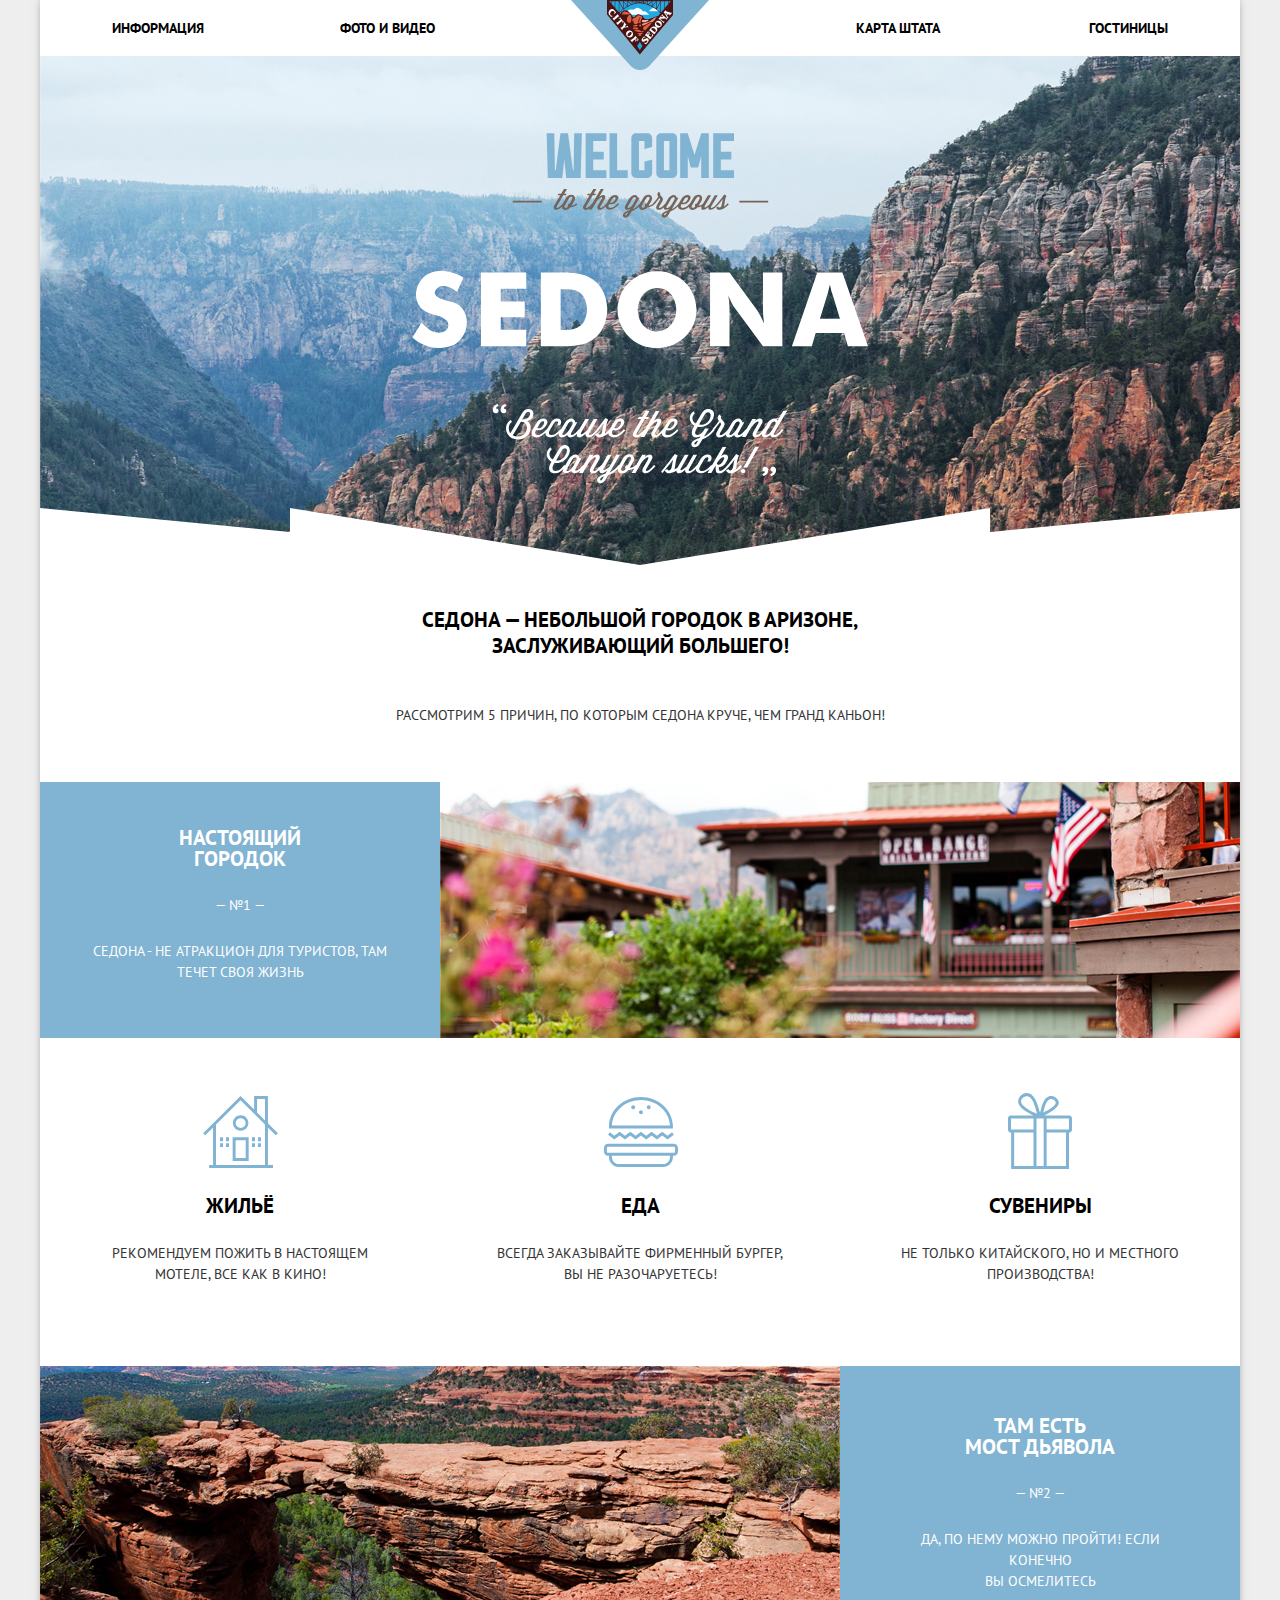
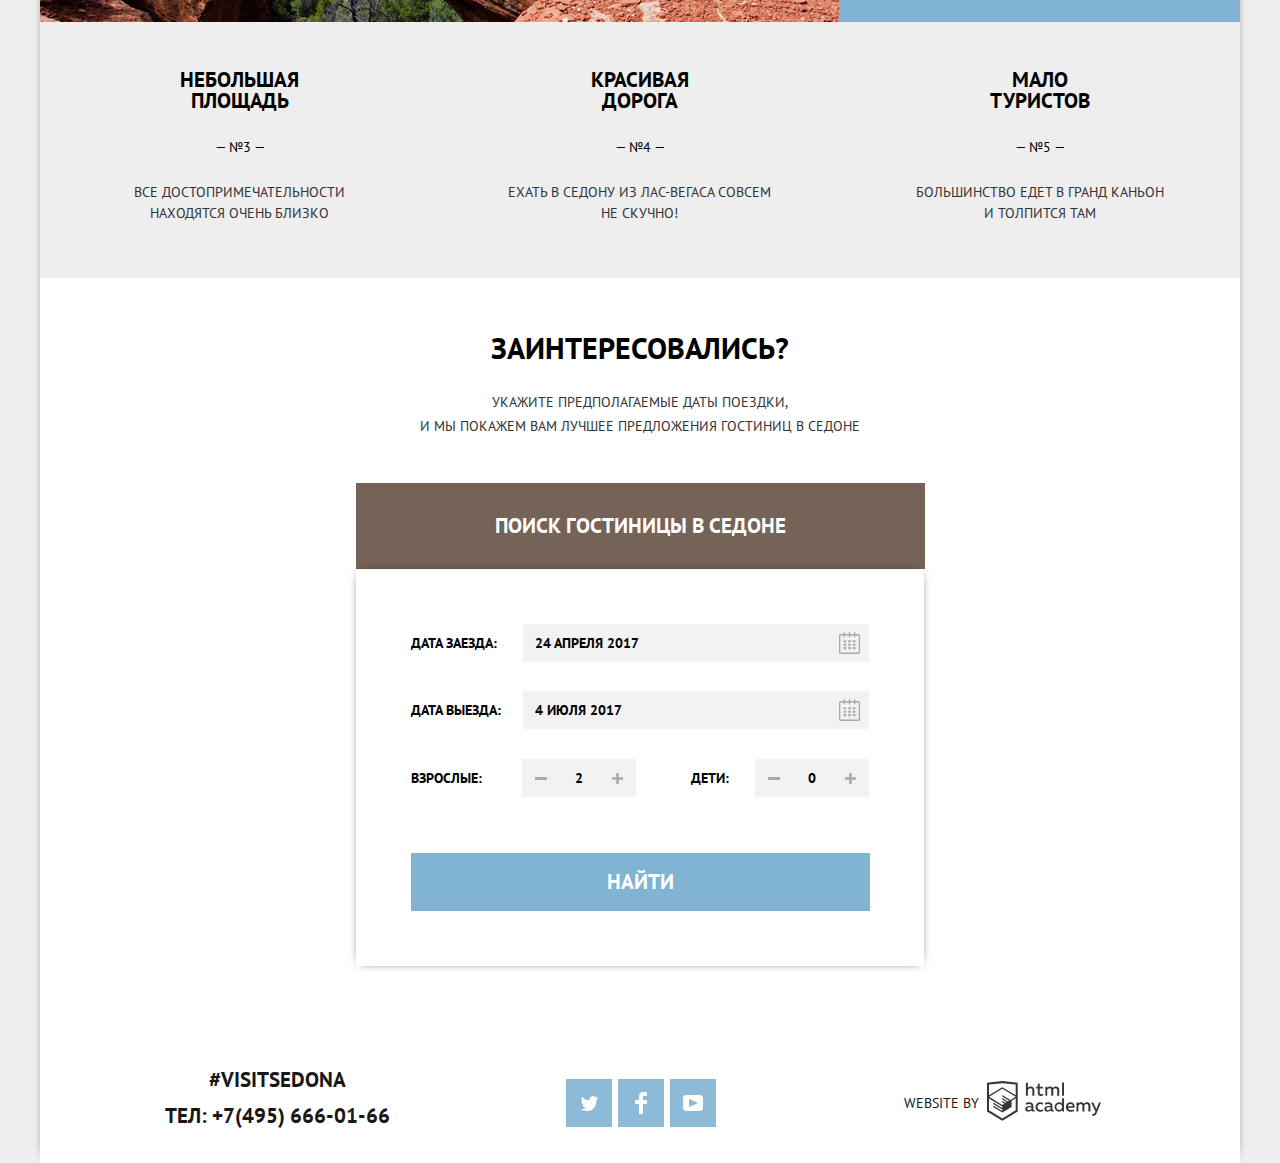
==== commit 00ebe84e: "Исправление недочетов к защите" ====
--- a/index.html
+++ b/index.html
@@ -21,7 +21,7 @@
                 </ul>
             </nav>
             <a class="logo-link" href="index.html">
-                <img src="img/logo.png" width="138" height="70" alt="Логотип сайта городка Седона">
+                <img src="img/logo.svg" width="138" height="70" alt="Логотип сайта городка Седона">
             </a>
         </header>
         <main class="container">
@@ -69,7 +69,6 @@
                     </li>
                     <li class="item-location last">
                         <h3>небольшая<br> площадь</h3>
-                        <!--Я тут поставил <br> чтобы сделать перенос, можно оставить так?-->
                         <span> — №3 — </span>
                         <p>все достопримечательности<br> находятся очень близко</p>
                     </li>
@@ -97,30 +96,26 @@
                         <form action="https://echo.htmlacademy.ru/" method="post">
                             <p class="date-arrival">
                                 <label for="arrival_date">Дата заезда:</label>
-                                <input type="text" name="date-arrival" id="arrival_date" value="24 апреля 2017">
+                                <input type="text" name="date-arrival" id="arrival_date" value="24 апреля 2017" required>
                                 <button class="button" type="button" aria-label="Кнопка календаря"></button>
                             </p>
                             <p class="date-departure">
                                 <label for="departure_date">Дата выезда:</label>
-                                <input type="text" name="date-departure" id="departure_date" value="4 июля 2017">
+                                <input type="text" name="date-departure" id="departure_date" value="4 июля 2017" required>
                                 <button type="button" class="button" aria-label="Кнопка календаря"></button>
                             </p>
                             <p class="number-people">
                                 <span class="adults">
-                                    <label for="for_adults">Взрослые:</label>
-                                    
+                                    <label for="for_adults">Взрослые:</label>  
                                     <button class="minus button" type="button" aria-label="Кнопка минус"></button>
-                                    <input type="text" name="adult" id="for_adults" value="2">
-                                    <button class="plus button" type="button" aria-label="кнопка плюс"></button>
-                                    
+                                    <input type="text" name="adult" id="for_adults" value="2" required>
+                                    <button class="plus button" type="button" aria-label="кнопка плюс"></button>     
                                 </span>
                                 <span class="childs">
-                                    <label for="for_children">Дети:</label>
-                                    
+                                    <label for="for_children">Дети:</label>   
                                     <button class="minus button" type="button" aria-label="Кнопка минус"></button>
-                                    <input type="text" name="child" id="for_children" value="0">
-                                    <button class="plus button" type="button" aria-label="кнопка плюс"></button>
-                                    
+                                    <input type="text" name="child" id="for_children" value="0" required>
+                                    <button class="plus button" type="button" aria-label="кнопка плюс"></button>  
                                 </span>
                             </p>
                             <button class="button" type="submit">Найти</button>
@@ -128,7 +123,7 @@
                     </div>
                 </div>
                 <iframe src="https://www.google.com/maps/embed?pb=!1m14!1m12!1m3!1d995283.2727906042!2d-112.19327625740678!3d34.97519313169195!2m3!1f0!2f0!3f0!3m2!1i1024!2i768!4f13.1!5e0!3m2!1sru!2sru!4v1591779855524!5m2!1sru!2sru" style="border:0;" allowfullscreen=""
-                    aria-hidden="false" tabindex="0"></iframe>
+                    aria-hidden="false" tabindex="0" name="map"></iframe>
             </section>
         </main>
         <footer class="footer-contacts on-top">
@@ -147,13 +142,10 @@
                     <a href="#" aria-label="Ссылка YouTube"></a>
                 </li>
             </ul>
-
             <p class="link-html">
                 <span>Website by</span>
                 <a href="https://htmlacademy.ru/intensive/htmlcss" aria-label="Ссылка на HTMLAcademy"></a>
             </p>
-
-
         </footer>
     </div>
     <script src="js/form_minimized.js"></script>
--- a/css/style_minimized.css
+++ b/css/style_minimized.css
@@ -1 +1 @@
-@-webkit-keyframes bounce{0%{clip:rect(550px,auto,auto,auto);transform:translateY(-550px)}70%{clip:rect(0,auto,auto,auto);transform:translateY(0)}90%{clip:rect(0,auto,auto,auto);transform:translateY(20px)}to{transform:translateY(0)}}@keyframes bounce{0%{clip:rect(550px,auto,auto,auto);transform:translateY(-550px)}70%{clip:rect(0,auto,auto,auto);transform:translateY(0)}90%{clip:rect(0,auto,auto,auto);transform:translateY(20px)}to{transform:translateY(0)}}:root{--basic-light-grey: #EEEEEE;--basic-white: #ffffff;--basic-black: #000000;--basic-light-black: #333333;--basic-blue: #81B3D2;--basic-dark-grey: #888888;--basic-grey: #ABABAB;--hover-blue: #669EC0;--active-blue: #5496BD;--special-brown: #766357;--hover-brown: #604E43;--active-brown: #503E33;--special-grey: #6A6A6A;--special-light-grey: #f2f2f2;--hover-grey-: #EBEBEB}iframe{width:100%;height:588px}*,::after,::before{box-sizing:border-box;margin:0;padding:0}.visually-hidden{position:absolute;width:1px;height:1px;margin:-1px;border:0;padding:0;white-space:nowrap;-webkit-clip-path:inset(100%);clip-path:inset(100%);clip:rect(0 0 0 0);overflow:hidden}html{height:100%}a,body{color:var(--basic-black)}body{height:100%;background-color:var(--basic-light-grey);font-family:'PT Sans','Arial',sans-serif}.wrapper{min-height:100%;display:grid;grid-template-rows:-webkit-min-content 1fr -webkit-min-content;grid-template-rows:min-content 1fr min-content;margin:0 auto;max-width:1200px;background-color:var(--basic-white);box-shadow:0 -5px 10px -5px var(--basic-light-black);position:relative}img{max-width:100%;height:auto}a{text-decoration:none}.button,body{font-size:14px;line-height:21px;text-transform:uppercase}.button{font:inherit;text-align:center;border:0}.main-header{font-weight:700;font-size:14px;line-height:26px;position:relative;min-height:56px;padding:15px 0}.logo-link{position:absolute;left:50%;margin-left:-69px;top:0}.list-navigation{display:flex;flex-wrap:wrap;list-style:none;justify-content:flex-start;text-align:start}.list-navigation li{width:25%}.list-navigation li:nth-child(1){padding-left:72px}.list-navigation li:nth-child(4){padding-right:72px}.list-navigation li:nth-child(3),.list-navigation li:nth-child(4){text-align:end}.list-navigation li:hover,.name-hous a:hover{color:var(--basic-blue)}.list-navigation li:active{color:var(--special-light-grey)}.list-navigation .is-active{color:var(--special-brown)}.heading-site{margin-bottom:54px}.title-slogan{display:inline-block;vertical-align:middle;margin-bottom:18px}.title-picture{display:flex;flex-direction:column;justify-content:flex-end;align-items:center;background-color:var(--basic-grey);background-image:url(../img/background_photo.jpg);background-repeat:no-repeat;min-height:509px}.title-picture::after{content:"";display:block;background-image:url(../img/background_mask.png);background-repeat:no-repeat;width:1200px;height:57px}.heading-site div{margin-bottom:42px}.heading-site h3{margin-bottom:43px;font-size:21px;line-height:26px;text-align:center}.heading-site p,.list-advantages li{font-size:14px;line-height:26px;color:var(--basic-light-black);text-align:center}.list-location{display:flex;flex-wrap:wrap;justify-content:start;align-items:stretch;list-style:none}.first,.second{display:flex;flex-wrap:wrap;width:100%;background-color:var(--basic-blue);color:var(--basic-white);text-align:center}.wrapper-for-title{flex-shrink:0;width:400px;padding:45px 49px 0}.first img,.second img{flex-grow:2}.last{flex-grow:0;width:33.33%;background-color:var(--basic-light-grey);min-height:256px;text-align:center;padding:48px 49px}.item-location h3,.list-advantages h3{font-size:21px;line-height:21px;margin-bottom:26px}.item-location span{display:block;margin-bottom:25px}.list-advantages{list-style:none;display:flex;flex-wrap:wrap}.second .wrapper-for-title{padding-top:49px}.list-advantages li{width:400px;background-color:var(--basic-white);line-height:21px;flex-grow:1;min-height:328px;padding:157px 50px 35px;background-repeat:no-repeat;background-position:center}.list-advantages h3{color:var(--basic-black);margin-bottom:27px}.list-advantages li:nth-child(1){background-image:url(../img/icon_home.svg);background-size:75px 72px;background-position-y:58px}.list-advantages li:nth-child(2){background-image:url(../img/icon_food.svg);background-size:75px 70px;background-position-y:59px}.list-advantages li:nth-child(3){background-image:url(../img/icon_souvenir.svg);background-size:64px 77px;background-position-y:54px}.last{padding-top:47px}.last span{margin-bottom:24px}.last p{color:var(--basic-light-black)}.voucher-section{text-align:center;padding-top:58px}.subtitle{margin-bottom:30px;padding:0 200px;font-weight:700;font-size:30px;line-height:24px}.text{padding:0 100px;margin-bottom:45px;font-size:14px;line-height:24px;color:var(--basic-light-black)}.wrapper-popup{position:relative}.button-popup{border:0;color:var(--basic-white);font-weight:700;font-size:21px;line-height:26px;text-align:center;background-color:var(--special-brown);padding:30px 139px}.button-popup:hover{background-color:var(--hover-brown)}.button-popup:focus{background-color:var(--active-brown);color:var(--special-brown)}.popup-element,.popup-element input{font-weight:700;font-size:14px;line-height:26px}.popup-element{display:none;width:568px;position:absolute;top:86px;left:316px;text-align:start;background-color:var(--basic-white);box-shadow:0 0 10px -5px var(--basic-black);padding:55px}.modal-popup{display:block;-webkit-animation:bounce .5s;animation:bounce .5s}.popup-element input{border:0;background-color:var(--special-light-grey);text-transform:uppercase;padding-top:6px;padding-bottom:6px}.popup-element input:hover{background-color:var(--hover-grey-)}.popup-element input:focus{background-color:var(--basic-white)}.date-arrival input,.date-departure input{flex-shrink:0;width:346px;padding-left:12px}.date-arrival,.date-departure{display:flex;justify-content:space-between;align-items:center;position:relative}.date-arrival{margin-bottom:29px}.date-departure{margin-bottom:30px}.number-people{justify-content:space-between;margin-bottom:56px}.adults,.childs,.number-people{display:flex;align-items:center}.adults label{margin-right:40px}.childs{margin-left:51px}.childs label{margin-right:26px}.number-people input{width:38px;text-align:center}.popup-element button[type=submit]{background-color:var(--basic-blue);background-repeat:no-repeat;font-weight:700;font-size:21px;line-height:26px;color:var(--basic-white);text-align:center;padding:16px 196px}.popup-element button[type=submit]:hover{background-color:var(--hover-blue)}.popup-element button[type=submit]:focus{background-color:var(--active-blue);color:var(--basic-blue)}.date-arrival button,.date-departure button{position:absolute;right:9px;top:7px;background-color:transparent;background-image:url(../img/calendar.svg);background-repeat:no-repeat;width:21px;height:23px}.date-arrival button:hover,.date-departure button:hover{background-color:transparent;background-image:url(../img/calendar_hover.svg);background-repeat:no-repeat;width:21px;height:23px}.date-arrival button:focus,.date-departure button:focus{background-color:transparent;background-image:url(../img/calendar_focus.svg);background-repeat:no-repeat;width:21px;height:23px}.plus,.plus:hover{background-position:50% 50%;background-repeat:no-repeat}.plus{display:inline-block;vertical-align:middle;background-color:var(--special-light-grey);background-image:url(../img/plus.svg);width:38px;height:38px}.plus:hover{background-color:var(--hover-grey-);background-image:url(../img/plus_hover.svg)}.plus:focus{background-color:var(--basic-white);background-image:url(../img/plus_focus.svg);background-position:50% 50%;background-repeat:no-repeat}.minus,.minus:hover{background-position:50% 50%;background-repeat:no-repeat}.minus{display:inline-block;vertical-align:middle;background-color:var(--special-light-grey);background-image:url(../img/minus.svg);width:38px;height:38px}.minus:hover{background-color:var(--hover-grey-);background-image:url(../img/minus_hover.svg)}.minus:focus{background-color:var(--basic-white);background-image:url(../img/minus_focus.svg);background-position:50% 50%;background-repeat:no-repeat}.form-block{background-color:var(--basic-grey);background-image:url(../img/background_hottels.jpg);background-repeat:no-repeat;background-size:100% 100%;min-height:217px;width:100%;padding:25px 73px 25px 72px}.filter{display:flex}.infrastructure{margin-right:118px}.filter ul{list-style:none}.filter li:not(:last-child){margin-bottom:23px}.filter fieldset{padding:0;border:0}.checkbox-label,.filter legend{line-height:21px;color:var(--basic-white)}.filter legend{font-weight:700;font-size:16px;margin-bottom:25px}.checkbox-label{display:inline-block;vertical-align:middle;font-size:14px;padding-left:40px;width:137px;min-height:23px;background-image:url(../img/checkbox_off.svg);background-repeat:no-repeat;background-size:27px 23px;cursor:pointer}.checkbox-element:checked:disabled:focus+.checkbox-label,.checkbox-element:checked:focus+.checkbox-label,.checkbox-element:disabled:focus+.checkbox-label,.checkbox-element:focus+.checkbox-label{opacity:.7}.checkbox-element:checked+.checkbox-label{background-image:url(../img/checkbox_on.svg);background-position-x:2px}.checkbox-element:checked:disabled+.checkbox-label{background-image:url(../img/checkbox_on_active.svg);background-position-x:2px}.checkbox-element:disabled+.checkbox-label{background-image:url(../img/checkbox_off_active.svg)}.filter-item{margin-left:auto;text-align:center}.filter-item legend{margin-bottom:12px;text-align:start}.max-price input,.min-price input,.price-controls{color:var(--basic-white);font-size:14px;line-height:21px}.price-controls{display:flex;align-items:center;width:317px;height:36px;border:2px solid var(--basic-white);text-align:center;margin-bottom:20px;padding-left:2px}.min-price{width:50%;padding-left:45px;border-right:1px solid var(--basic-white)}.max-price{width:50%;padding-left:25px;border-left:1px solid var(--basic-white)}.max-price input,.min-price input{border:0;background-color:transparent;width:50px}.range-filter{position:relative;margin-bottom:33px}.bar,.scale{width:316px;height:2px;background-color:var(--basic-grey)}.bar{width:80%;background-color:var(--basic-white)}.toggle{position:absolute;width:19px;height:19px;padding:0;border:8px solid var(--basic-white);background-color:var(--basic-grey);border-radius:50%;box-shadow:0 2px 1px 0 var(--basic-grey);top:-8px}.toggle-min{left:0}.toggle-max{left:80%}.toggle:hover{width:23px;height:23px;top:-11px;border:9px solid var(--basic-white);box-shadow:0 4px 1px 0 var(--basic-grey);cursor:pointer}.result-button{display:inline-block;vertical-align:middle;padding:5px 35px 6px 36px;background-color:transparent;border:2px solid var(--basic-white);font-size:14px;line-height:21px;color:var(--basic-white)}.result-button:hover{color:var(--basic-black);background-color:var(--basic-white);cursor:pointer}.sorting-list{display:flex;padding:29px 73px 31px;align-items:center}.sorting-list h3{font-size:21px;line-height:26px;margin-right:46px}.sorting-list a,.sorting-list p{font-size:12px;line-height:18px}.sorting-list p{margin-right:40px}.sorting-list .active-item{color:var(--basic-blue);border-bottom:1px dotted}.sorting-item{color:var(--basic-grey);margin-right:33px}.sorting-item:hover{color:var(--basic-blue);border-bottom:1px dotted var(--basic-blue)}.sorting-item:active{color:var(--basic-black);border:0}.arrow-down,.arrow-up{display:inline-block;vertical-align:middle;width:11px;height:10px;margin-top:5px}.arrow-up{margin-left:auto;margin-right:12px;background-image:url(../img/icon_dir.svg)}.arrow-down{transform:rotate(180deg)}.arrow-down:hover,.arrow-up:hover{background-image:url(../img/icon_dir_hover.svg)}.arrow-down,.arrow-down:active,.arrow-up:active{background-image:url(../img/icon_dir_active.svg)}.list-search{list-style:none}.list-search li:first-child{border-top:1px solid var(--special-light-grey)}.list-search li{border-bottom:1px solid var(--special-light-grey)}.item-search{display:grid;grid-template-columns:135px 1fr -webkit-min-content;grid-template-columns:135px 1fr min-content;padding:23px 70px 29px 73px;grid-gap:29px}.item-search img{margin-top:6px}.name-hous{margin-bottom:7px}.name-hous a{font-size:21px;line-height:26px}.name-hous a:active{color:var(--basic-grey)}.item-search p{display:inline-block;vertical-align:middle;color:var(--basic-light-black);min-width:110px;margin-right:2px}.button-link{margin-top:14px}.list-search div:last-child{padding-right:1px;padding-top:2px}.star{text-align:end;margin-bottom:47px}.details,.star span{display:inline-block;vertical-align:middle}.star span{margin-left:5px;background:url(../img/star.svg) repeat-x;width:19px;height:17px}.details{background-color:var(--basic-blue);color:var(--basic-white);padding:3px 16px 2px 17px;margin-right:2px}.details:hover,.item-social a:hover{background-color:var(--hover-blue)}.details:focus{background-color:var(--active-blue);color:var(--basic-blue)}.reservation{background-color:var(--special-brown);color:var(--basic-white);display:inline-block;vertical-align:middle;padding:3px 17px 2px 16px}.reservation:hover{background-color:var(--hover-brown)}.reservation:focus{background-color:var(--active-brown);color:var(--special-brown)}.rating-paragraph{display:inline-block;color:var(--basic-light-black);background-color:var(--special-light-grey);padding:3px 12px 3px 15px}.footer-contacts{display:flex;justify-content:space-between;align-items:flex-end;background-color:var(--basic-white);width:100%;min-height:120px;padding:16px 138px 34px 125px}.on-top{position:absolute;left:0;bottom:0;opacity:.9}.phone-conteiner{font-weight:700;font-size:21px;line-height:26px;text-align:center}.phone-conteiner p:first-child{margin-bottom:10px}.list-social{display:flex;list-style:none;margin-bottom:2px}.link-html{font-size:14px;line-height:26px;margin-bottom:8px}.link-html span{display:inline-block;vertical-align:bottom;margin-bottom:5px}.facebook,.twitter{margin-right:6px}.youtube{margin-right:12px}.item-social a{display:inline-block;vertical-align:top;background-color:var(--basic-blue);width:46px;height:48px;position:relative}.facebook a::after,.twitter a::after{content:"";position:absolute;background-repeat:no-repeat}.twitter a::after{background-image:url(../img/twitter.svg);left:15px;top:16px;display:inline-block;vertical-align:middle;width:17px;height:17px}.facebook a::after{background-image:url(../img/facebook.svg);left:17px;top:13px;width:12px;height:22px}.facebook a::after,.link-html a,.youtube a::after{display:inline-block;vertical-align:middle}.youtube a::after{content:"";position:absolute;left:13px;top:16px;background-repeat:no-repeat;width:20px;height:16px;background-image:url(../img/youtube.svg)}.item-social a:active{background-color:var(--active-blue)}.item-social a:active::after{opacity:.1}.link-html a{margin-left:4px;background-color:transparent;background-image:url(../img/logo_htmlacademy.svg);width:115px;height:41px}.link-html a:hover{background-image:url(../img/logo_htmlacademy_hover.svg)}.link-html a:active{background-image:url(../img/logo_htmlacademy_focus.svg)}+@-webkit-keyframes bounce{0%{clip:rect(550px,auto,auto,auto);transform:translateY(-550px)}70%{clip:rect(0,auto,auto,auto);transform:translateY(0)}90%{clip:rect(0,auto,auto,auto);transform:translateY(20px)}to{transform:translateY(0)}}@keyframes bounce{0%{clip:rect(550px,auto,auto,auto);transform:translateY(-550px)}70%{clip:rect(0,auto,auto,auto);transform:translateY(0)}90%{clip:rect(0,auto,auto,auto);transform:translateY(20px)}to{transform:translateY(0)}}:root{--basic-light-grey: #EEEEEE;--basic-white: #ffffff;--basic-black: #000000;--basic-light-black: #333333;--basic-blue: #81B3D2;--basic-dark-grey: #888888;--basic-grey: #ABABAB;--hover-blue: #669EC0;--active-blue: #5496BD;--special-brown: #766357;--hover-brown: #604E43;--active-brown: #503E33;--special-grey: #6A6A6A;--special-light-grey: #f2f2f2;--hover-grey-: #EBEBEB}iframe{width:100%;height:588px}*,::after,::before{box-sizing:border-box;margin:0;padding:0}.visually-hidden{position:absolute;width:1px;height:1px;margin:-1px;border:0;padding:0;white-space:nowrap;-webkit-clip-path:inset(100%);clip-path:inset(100%);clip:rect(0 0 0 0);overflow:hidden}html{min-width:1200px}a,body{color:var(--basic-black)}body,html{height:100%}body{background-color:var(--basic-light-grey);font-family:"PT Sans","Arial",sans-serif}.wrapper{min-height:100%;display:grid;grid-template-rows:-webkit-min-content 1fr -webkit-min-content;grid-template-rows:min-content 1fr min-content;margin:0 auto;max-width:1200px;background-color:var(--basic-white);box-shadow:0 -5px 10px -5px var(--basic-light-black);position:relative}img{max-width:100%;height:auto}a{text-decoration:none}.button,body{font-size:14px;line-height:21px;text-transform:uppercase}.button{font:inherit;text-align:center;border:0}.main-header{font-weight:700;font-size:14px;line-height:26px;position:relative;min-height:56px;padding:15px 0}.logo-link{position:absolute;left:50%;margin-left:-69px;top:0}.list-navigation{display:flex;flex-wrap:wrap;list-style:none;justify-content:flex-start;text-align:start}.list-navigation li{width:25%}.list-navigation li:nth-child(1){padding-left:72px}.list-navigation li:nth-child(4){padding-right:72px}.list-navigation li:nth-child(3),.list-navigation li:nth-child(4){text-align:end}.list-navigation li:hover,.name-hous a:hover{color:var(--basic-blue)}.list-navigation li:active{color:var(--special-light-grey)}.list-navigation .is-active{color:var(--special-brown)}.heading-site{margin-bottom:54px}.title-slogan{display:inline-block;vertical-align:middle;margin-bottom:18px}.title-picture{display:flex;flex-direction:column;justify-content:flex-end;align-items:center;background-color:var(--basic-grey);background-image:url(../img/background_photo.jpg);background-repeat:no-repeat;min-height:509px}.title-picture::after{content:"";display:block;background-image:url(../img/background_mask.png);background-repeat:no-repeat;width:1200px;height:57px}.heading-site div{margin-bottom:42px}.heading-site h3{margin-bottom:43px;font-size:21px;line-height:26px;text-align:center}.heading-site p,.list-advantages li{font-size:14px;line-height:26px;color:var(--basic-light-black);text-align:center}.list-location{display:flex;flex-wrap:wrap;justify-content:start;align-items:stretch;list-style:none}.first,.second{display:flex;flex-wrap:wrap;width:100%;background-color:var(--basic-blue);color:var(--basic-white);text-align:center}.wrapper-for-title{flex-shrink:0;width:400px;padding:45px 49px 0}.first img,.second img{flex-grow:2}.last{flex-grow:0;width:33.33%;background-color:var(--basic-light-grey);min-height:256px;text-align:center;padding:48px 49px}.item-location h3,.list-advantages h3{font-size:21px;line-height:21px;margin-bottom:26px}.item-location span{display:block;margin-bottom:25px}.list-advantages{list-style:none;display:flex;flex-wrap:wrap}.second .wrapper-for-title{padding-top:49px}.list-advantages li{width:400px;background-color:var(--basic-white);line-height:21px;flex-grow:1;min-height:328px;padding:157px 50px 35px;background-repeat:no-repeat;background-position:center}.list-advantages h3{color:var(--basic-black);margin-bottom:27px}.list-advantages li:nth-child(1){background-image:url(../img/icon_home.svg);background-size:75px 72px;background-position-y:58px}.list-advantages li:nth-child(2){background-image:url(../img/icon_food.svg);background-size:75px 70px;background-position-y:59px}.list-advantages li:nth-child(3){background-image:url(../img/icon_souvenir.svg);background-size:64px 77px;background-position-y:54px}.last{padding-top:47px}.last span{margin-bottom:24px}.last p{color:var(--basic-light-black)}.voucher-section{text-align:center;padding-top:58px}.subtitle{margin-bottom:30px;padding:0 200px;font-weight:700;font-size:30px;line-height:24px}.text{padding:0 100px;margin-bottom:45px;font-size:14px;line-height:24px;color:var(--basic-light-black)}.wrapper-popup{position:relative}.button-popup{border:0;color:var(--basic-white);font-weight:700;font-size:21px;line-height:26px;text-align:center;background-color:var(--special-brown);padding:30px 139px}.button-popup:hover{background-color:var(--hover-brown)}.button-popup:focus{background-color:var(--active-brown);color:var(--special-brown)}.popup-element,.popup-element input{font-weight:700;font-size:14px;line-height:26px}.popup-element{display:none;width:568px;position:absolute;top:86px;left:316px;text-align:start;background-color:var(--basic-white);box-shadow:0 0 10px -5px var(--basic-black);padding:55px}.modal-popup{display:block;-webkit-animation:bounce .5s;animation:bounce .5s}.popup-element input{border:0;background-color:var(--special-light-grey);text-transform:uppercase;padding-top:6px;padding-bottom:6px}.popup-element input:hover{background-color:var(--hover-grey-)}.popup-element input:focus{background-color:var(--basic-white)}.date-arrival input,.date-departure input{flex-shrink:0;width:346px;padding-left:12px}.date-arrival,.date-departure{display:flex;justify-content:space-between;align-items:center;position:relative}.date-arrival{margin-bottom:29px}.date-departure{margin-bottom:30px}.number-people{justify-content:space-between;margin-bottom:56px}.adults,.childs,.number-people{display:flex;align-items:center}.adults label{margin-right:40px}.childs{margin-left:51px}.childs label{margin-right:26px}.number-people input{width:38px;text-align:center}.popup-element button[type=submit]{background-color:var(--basic-blue);background-repeat:no-repeat;font-weight:700;font-size:21px;line-height:26px;color:var(--basic-white);text-align:center;padding:16px 196px}.popup-element button[type=submit]:hover{background-color:var(--hover-blue)}.popup-element button[type=submit]:focus{background-color:var(--active-blue);color:var(--basic-blue)}.date-arrival button,.date-departure button{position:absolute;right:9px;top:7px;background-color:transparent;background-image:url(../img/calendar.svg);background-repeat:no-repeat;width:21px;height:23px}.date-arrival button:hover,.date-departure button:hover{background-color:transparent;background-image:url(../img/calendar_hover.svg);background-repeat:no-repeat;width:21px;height:23px}.date-arrival button:focus,.date-departure button:focus{background-color:transparent;background-image:url(../img/calendar_focus.svg);background-repeat:no-repeat;width:21px;height:23px}.plus,.plus:hover{background-position:50% 50%;background-repeat:no-repeat}.plus{display:inline-block;vertical-align:middle;background-color:var(--special-light-grey);background-image:url(../img/plus.svg);width:38px;height:38px}.plus:hover{background-color:var(--hover-grey-);background-image:url(../img/plus_hover.svg)}.plus:focus{background-color:var(--basic-white);background-image:url(../img/plus_focus.svg);background-position:50% 50%;background-repeat:no-repeat}.minus,.minus:hover{background-position:50% 50%;background-repeat:no-repeat}.minus{display:inline-block;vertical-align:middle;background-color:var(--special-light-grey);background-image:url(../img/minus.svg);width:38px;height:38px}.minus:hover{background-color:var(--hover-grey-);background-image:url(../img/minus_hover.svg)}.minus:focus{background-color:var(--basic-white);background-image:url(../img/minus_focus.svg);background-position:50% 50%;background-repeat:no-repeat}.form-block{background-color:var(--basic-grey);background-image:url(../img/background_hottels.jpg);background-repeat:no-repeat;background-size:100% 100%;min-height:217px;width:100%;padding:25px 73px 25px 72px}.filter{display:flex}.infrastructure{margin-right:118px}.filter ul{list-style:none}.filter li:not(:last-child){margin-bottom:23px}.filter fieldset{padding:0;border:0}.checkbox-label,.filter legend{line-height:21px;color:var(--basic-white)}.filter legend{font-weight:700;font-size:16px;margin-bottom:25px}.checkbox-label{display:inline-block;vertical-align:middle;font-size:14px;padding-left:40px;width:137px;min-height:23px;background-image:url(../img/checkbox_off.svg);background-repeat:no-repeat;background-size:27px 23px;cursor:pointer}.checkbox-element:checked:disabled:focus+.checkbox-label,.checkbox-element:checked:focus+.checkbox-label,.checkbox-element:disabled:focus+.checkbox-label,.checkbox-element:focus+.checkbox-label{opacity:.7}.checkbox-element:checked+.checkbox-label{background-image:url(../img/checkbox_on.svg);background-position-x:2px}.checkbox-element:checked:disabled+.checkbox-label{background-image:url(../img/checkbox_on_active.svg);background-position-x:2px}.checkbox-element:disabled+.checkbox-label{background-image:url(../img/checkbox_off_active.svg)}.filter-item{margin-left:auto;text-align:center}.filter-item legend{margin-bottom:12px;text-align:start}.max-price input,.min-price input,.price-controls{color:var(--basic-white);font-size:14px;line-height:21px}.price-controls{display:flex;align-items:center;width:317px;height:36px;border:2px solid var(--basic-white);text-align:center;margin-bottom:20px;padding-left:2px}.min-price{width:50%;padding-left:45px;border-right:1px solid var(--basic-white)}.max-price{width:50%;padding-left:25px;border-left:1px solid var(--basic-white)}.max-price input,.min-price input{border:0;background-color:transparent;width:50px}.range-filter{position:relative;margin-bottom:32px}.bar,.scale{width:316px;height:2px;background-color:var(--basic-grey)}.bar{width:80%;background-color:var(--basic-white)}.toggle{position:absolute;width:19px;height:19px;padding:0;border:8px solid var(--basic-white);background-color:var(--basic-grey);border-radius:50%;box-shadow:0 2px 1px 0 var(--basic-grey);top:-8px}.toggle-min{left:0}.toggle-max{left:80%}.toggle:hover{width:23px;height:23px;top:-11px;border:9px solid var(--basic-white);box-shadow:0 4px 1px 0 var(--basic-grey);cursor:pointer}.result-button{display:inline-block;vertical-align:middle;margin-right:9px;padding:6px 35px 7px 36px;background-color:transparent;border:2px solid var(--basic-white);font-size:14px;line-height:21px;color:var(--basic-white)}.result-button:hover{color:var(--basic-black);background-color:var(--basic-white);cursor:pointer}.sorting-list{display:flex;padding:29px 73px 31px;align-items:center}.sorting-list h3{font-size:21px;line-height:26px;margin-right:46px}.sorting-list a,.sorting-list p{font-size:12px;line-height:18px}.sorting-list p{margin-right:40px}.sorting-list .active-item{color:var(--basic-blue);border-bottom:1px dotted}.sorting-item{color:var(--basic-grey);margin-right:33px}.sorting-item:hover{color:var(--basic-blue);border-bottom:1px dotted var(--basic-blue)}.sorting-item:active{color:var(--basic-black);border:0}.arrow-down,.arrow-up{display:inline-block;vertical-align:middle;width:11px;height:10px;margin-top:5px}.arrow-up{margin-left:auto;margin-right:12px;background-image:url(../img/icon_dir.svg)}.arrow-down{transform:rotate(180deg)}.arrow-down:hover,.arrow-up:hover{background-image:url(../img/icon_dir_hover.svg)}.arrow-down,.arrow-down:active,.arrow-up:active{background-image:url(../img/icon_dir_active.svg)}.list-search{list-style:none}.list-search li:first-child{border-top:1px solid var(--special-light-grey)}.list-search li{border-bottom:1px solid var(--special-light-grey)}.item-search{display:grid;grid-template-columns:135px 1fr -webkit-min-content;grid-template-columns:135px 1fr min-content;padding:23px 70px 29px 73px;grid-gap:29px}.item-search img{margin-top:6px}.name-hous{margin-bottom:7px}.name-hous a{font-size:21px;line-height:26px}.name-hous a:active{color:var(--basic-grey)}.item-search p{display:inline-block;vertical-align:middle;color:var(--basic-light-black);min-width:110px;margin-right:2px}.button-link{margin-top:14px}.list-search div:last-child{padding-right:1px;padding-top:2px}.star{text-align:end;margin-bottom:47px}.details,.star span{display:inline-block;vertical-align:middle}.star span{margin-left:5px;background:url(../img/star.svg) repeat-x;width:19px;height:17px}.details{background-color:var(--basic-blue);color:var(--basic-white);font-weight:700;padding:3px 16px 2px 17px;margin-right:2px}.details:hover,.item-social a:hover{background-color:var(--hover-blue)}.details:focus{background-color:var(--active-blue);color:var(--basic-blue)}.reservation{background-color:var(--special-brown);color:var(--basic-white);font-weight:700;display:inline-block;vertical-align:middle;padding:3px 17px 2px 16px}.reservation:hover{background-color:var(--hover-brown)}.reservation:focus{background-color:var(--active-brown);color:var(--special-brown)}.rating-paragraph{display:inline-block;color:var(--basic-light-black);background-color:var(--special-light-grey);padding:3px 12px 3px 15px}.footer-contacts{display:flex;justify-content:space-between;align-items:flex-end;background-color:var(--basic-white);width:100%;min-height:120px;padding:16px 138px 34px 125px}.on-top{position:absolute;left:0;bottom:0;opacity:.9}.phone-conteiner{font-weight:700;font-size:21px;line-height:26px;text-align:center}.phone-conteiner p:first-child{margin-bottom:10px}.list-social{display:flex;list-style:none;margin-bottom:2px}.link-html{font-size:14px;line-height:26px;margin-bottom:8px}.link-html span{display:inline-block;vertical-align:bottom;margin-bottom:5px}.facebook,.twitter{margin-right:6px}.youtube{margin-right:12px}.item-social a{display:inline-block;vertical-align:top;background-color:var(--basic-blue);width:46px;height:48px;position:relative}.facebook a::after,.twitter a::after{content:"";position:absolute;background-repeat:no-repeat}.twitter a::after{background-image:url(../img/twitter.svg);left:15px;top:16px;display:inline-block;vertical-align:middle;width:17px;height:17px}.facebook a::after{background-image:url(../img/facebook.svg);left:17px;top:13px;width:12px;height:22px}.facebook a::after,.link-html a,.youtube a::after{display:inline-block;vertical-align:middle}.youtube a::after{content:"";position:absolute;left:13px;top:16px;background-repeat:no-repeat;width:20px;height:16px;background-image:url(../img/youtube.svg)}.item-social a:active{background-color:var(--active-blue)}.item-social a:active::after{opacity:.1}.link-html a{margin-left:4px;background-color:transparent;background-image:url(../img/logo_htmlacademy.svg);width:115px;height:41px}.link-html a:hover{background-image:url(../img/logo_htmlacademy_hover.svg)}.link-html a:active{background-image:url(../img/logo_htmlacademy_focus.svg)}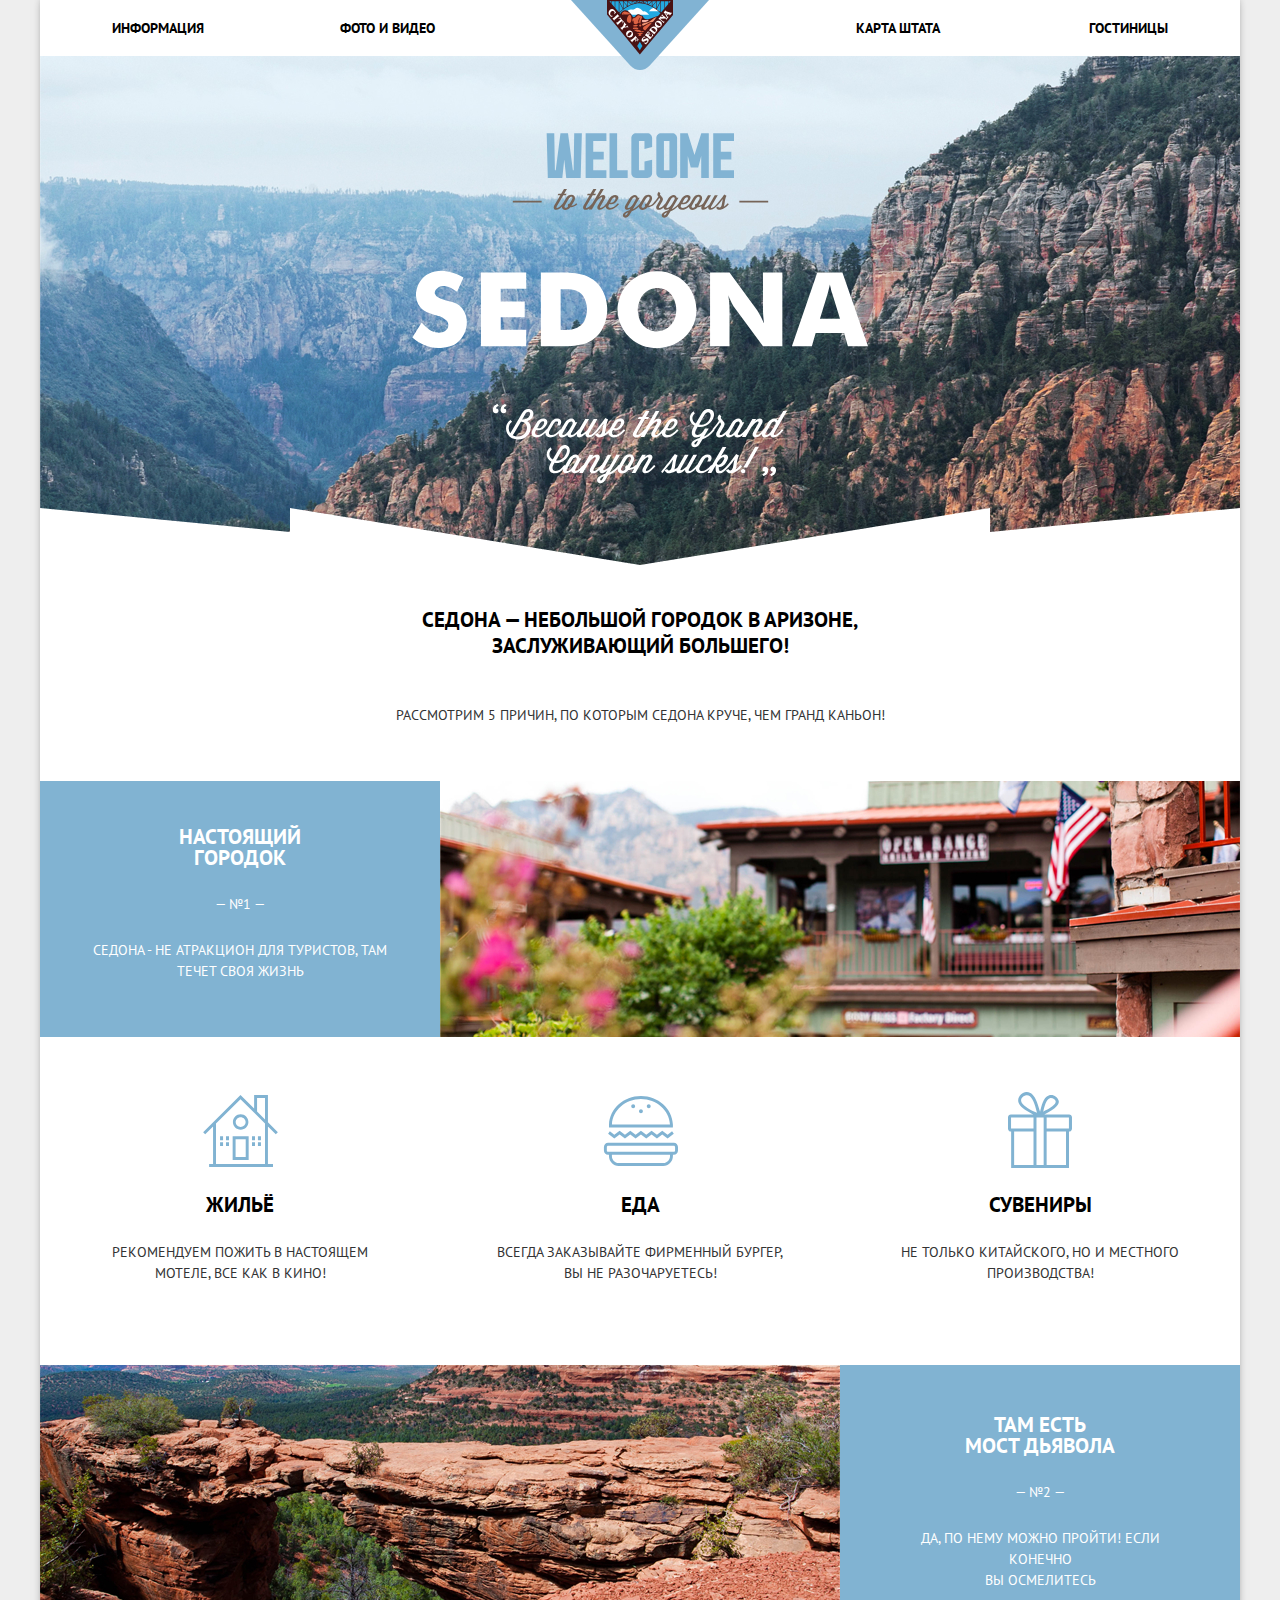
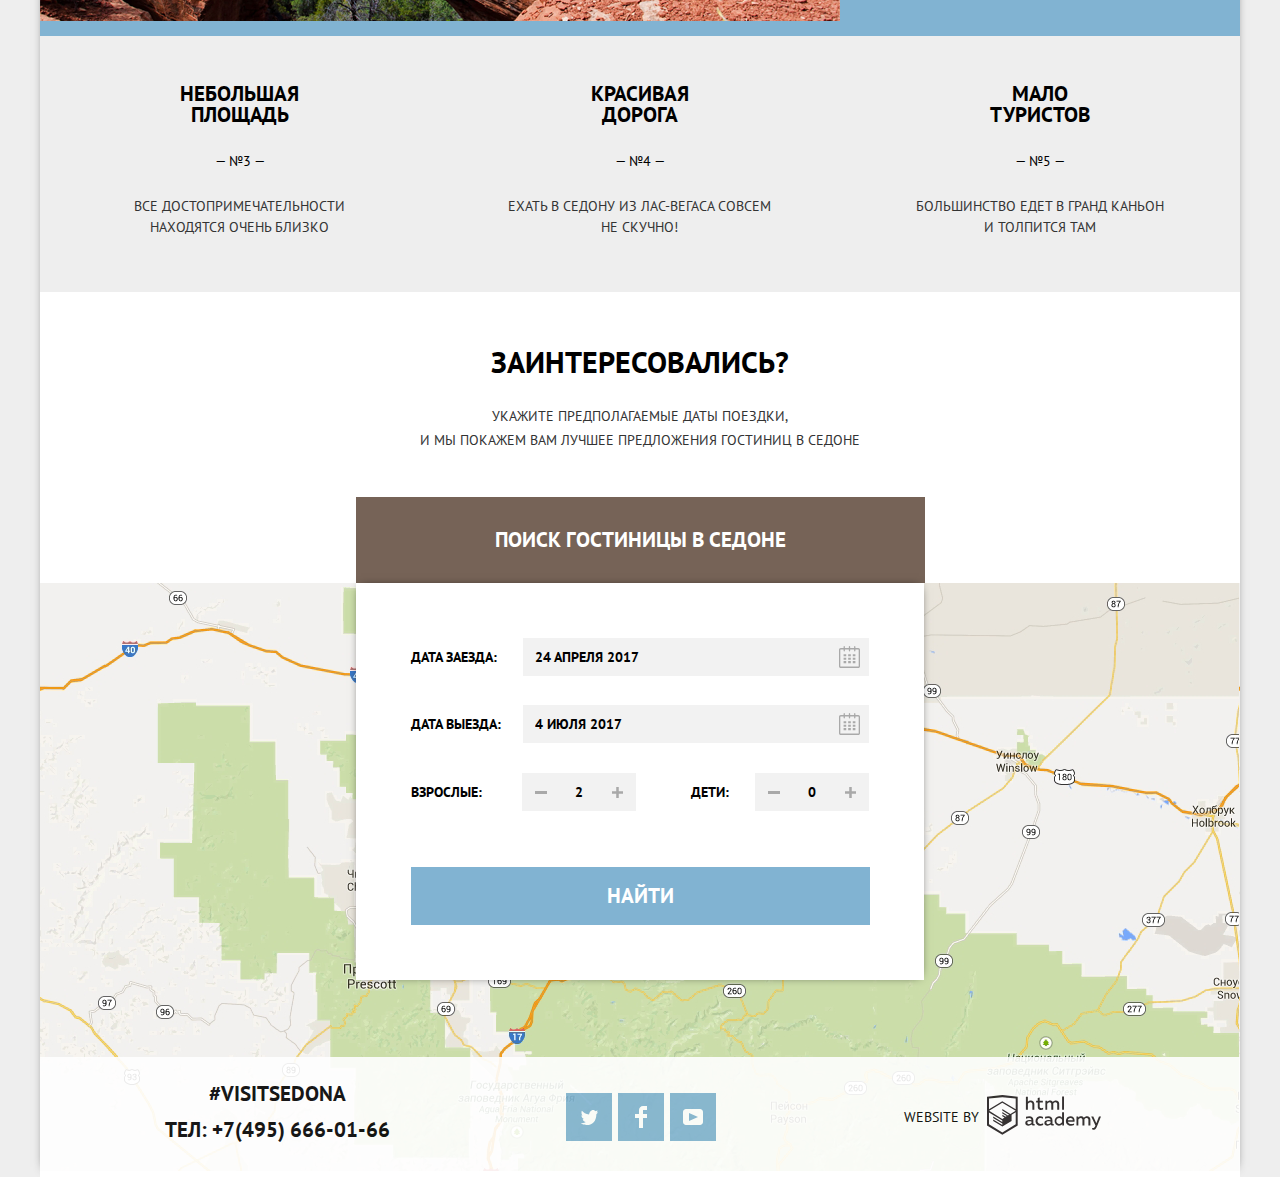
==== commit 827edca6: "Поправки" ====
--- a/index.html
+++ b/index.html
@@ -93,28 +93,28 @@
                 <div class="wrapper-popup">
                     <button class="button button-popup" type="button">поиск гостиницы в седоне</button>
                     <div class="popup-element modal-popup">
-                        <form action="https://echo.htmlacademy.ru/" method="post">
+                        <form class="reservation-form" action="https://echo.htmlacademy.ru/" method="post">
                             <p class="date-arrival">
                                 <label for="arrival_date">Дата заезда:</label>
-                                <input type="text" name="date-arrival" id="arrival_date" value="24 апреля 2017" required>
+                                <input type="text" name="date-arrival" id="arrival_date" value="24 апреля 2017">
                                 <button class="button" type="button" aria-label="Кнопка календаря"></button>
                             </p>
                             <p class="date-departure">
                                 <label for="departure_date">Дата выезда:</label>
-                                <input type="text" name="date-departure" id="departure_date" value="4 июля 2017" required>
+                                <input type="text" name="date-departure" id="departure_date" value="4 июля 2017">
                                 <button type="button" class="button" aria-label="Кнопка календаря"></button>
                             </p>
                             <p class="number-people">
                                 <span class="adults">
                                     <label for="for_adults">Взрослые:</label>  
                                     <button class="minus button" type="button" aria-label="Кнопка минус"></button>
-                                    <input type="text" name="adult" id="for_adults" value="2" required>
+                                    <input type="text" name="adult" id="for_adults" value="2">
                                     <button class="plus button" type="button" aria-label="кнопка плюс"></button>     
                                 </span>
                                 <span class="childs">
                                     <label for="for_children">Дети:</label>   
                                     <button class="minus button" type="button" aria-label="Кнопка минус"></button>
-                                    <input type="text" name="child" id="for_children" value="0" required>
+                                    <input type="text" name="child" id="for_children" value="0">
                                     <button class="plus button" type="button" aria-label="кнопка плюс"></button>  
                                 </span>
                             </p>
@@ -123,11 +123,11 @@
                     </div>
                 </div>
                 <iframe src="https://www.google.com/maps/embed?pb=!1m14!1m12!1m3!1d995283.2727906042!2d-112.19327625740678!3d34.97519313169195!2m3!1f0!2f0!3f0!3m2!1i1024!2i768!4f13.1!5e0!3m2!1sru!2sru!4v1591779855524!5m2!1sru!2sru" style="border:0;" allowfullscreen=""
-                    aria-hidden="false" tabindex="0" name="map"></iframe>
+                    aria-hidden="false" tabindex="0" name="map" class="map"></iframe>
             </section>
         </main>
         <footer class="footer-contacts on-top">
-            <div class="phone-conteiner">
+            <div class="phone-container">
                 <p>#visitSEDONA</p>
                 <p>ТЕЛ: <a href="tel:+74956660166">+7(495) 666-01-66</a></p>
             </div>
--- a/css/style_minimized.css
+++ b/css/style_minimized.css
@@ -1 +1 @@
-@-webkit-keyframes bounce{0%{clip:rect(550px,auto,auto,auto);transform:translateY(-550px)}70%{clip:rect(0,auto,auto,auto);transform:translateY(0)}90%{clip:rect(0,auto,auto,auto);transform:translateY(20px)}to{transform:translateY(0)}}@keyframes bounce{0%{clip:rect(550px,auto,auto,auto);transform:translateY(-550px)}70%{clip:rect(0,auto,auto,auto);transform:translateY(0)}90%{clip:rect(0,auto,auto,auto);transform:translateY(20px)}to{transform:translateY(0)}}:root{--basic-light-grey: #EEEEEE;--basic-white: #ffffff;--basic-black: #000000;--basic-light-black: #333333;--basic-blue: #81B3D2;--basic-dark-grey: #888888;--basic-grey: #ABABAB;--hover-blue: #669EC0;--active-blue: #5496BD;--special-brown: #766357;--hover-brown: #604E43;--active-brown: #503E33;--special-grey: #6A6A6A;--special-light-grey: #f2f2f2;--hover-grey-: #EBEBEB}iframe{width:100%;height:588px}*,::after,::before{box-sizing:border-box;margin:0;padding:0}.visually-hidden{position:absolute;width:1px;height:1px;margin:-1px;border:0;padding:0;white-space:nowrap;-webkit-clip-path:inset(100%);clip-path:inset(100%);clip:rect(0 0 0 0);overflow:hidden}html{min-width:1200px}a,body{color:var(--basic-black)}body,html{height:100%}body{background-color:var(--basic-light-grey);font-family:"PT Sans","Arial",sans-serif}.wrapper{min-height:100%;display:grid;grid-template-rows:-webkit-min-content 1fr -webkit-min-content;grid-template-rows:min-content 1fr min-content;margin:0 auto;max-width:1200px;background-color:var(--basic-white);box-shadow:0 -5px 10px -5px var(--basic-light-black);position:relative}img{max-width:100%;height:auto}a{text-decoration:none}.button,body{font-size:14px;line-height:21px;text-transform:uppercase}.button{font:inherit;text-align:center;border:0}.main-header{font-weight:700;font-size:14px;line-height:26px;position:relative;min-height:56px;padding:15px 0}.logo-link{position:absolute;left:50%;margin-left:-69px;top:0}.list-navigation{display:flex;flex-wrap:wrap;list-style:none;justify-content:flex-start;text-align:start}.list-navigation li{width:25%}.list-navigation li:nth-child(1){padding-left:72px}.list-navigation li:nth-child(4){padding-right:72px}.list-navigation li:nth-child(3),.list-navigation li:nth-child(4){text-align:end}.list-navigation li:hover,.name-hous a:hover{color:var(--basic-blue)}.list-navigation li:active{color:var(--special-light-grey)}.list-navigation .is-active{color:var(--special-brown)}.heading-site{margin-bottom:54px}.title-slogan{display:inline-block;vertical-align:middle;margin-bottom:18px}.title-picture{display:flex;flex-direction:column;justify-content:flex-end;align-items:center;background-color:var(--basic-grey);background-image:url(../img/background_photo.jpg);background-repeat:no-repeat;min-height:509px}.title-picture::after{content:"";display:block;background-image:url(../img/background_mask.png);background-repeat:no-repeat;width:1200px;height:57px}.heading-site div{margin-bottom:42px}.heading-site h3{margin-bottom:43px;font-size:21px;line-height:26px;text-align:center}.heading-site p,.list-advantages li{font-size:14px;line-height:26px;color:var(--basic-light-black);text-align:center}.list-location{display:flex;flex-wrap:wrap;justify-content:start;align-items:stretch;list-style:none}.first,.second{display:flex;flex-wrap:wrap;width:100%;background-color:var(--basic-blue);color:var(--basic-white);text-align:center}.wrapper-for-title{flex-shrink:0;width:400px;padding:45px 49px 0}.first img,.second img{flex-grow:2}.last{flex-grow:0;width:33.33%;background-color:var(--basic-light-grey);min-height:256px;text-align:center;padding:48px 49px}.item-location h3,.list-advantages h3{font-size:21px;line-height:21px;margin-bottom:26px}.item-location span{display:block;margin-bottom:25px}.list-advantages{list-style:none;display:flex;flex-wrap:wrap}.second .wrapper-for-title{padding-top:49px}.list-advantages li{width:400px;background-color:var(--basic-white);line-height:21px;flex-grow:1;min-height:328px;padding:157px 50px 35px;background-repeat:no-repeat;background-position:center}.list-advantages h3{color:var(--basic-black);margin-bottom:27px}.list-advantages li:nth-child(1){background-image:url(../img/icon_home.svg);background-size:75px 72px;background-position-y:58px}.list-advantages li:nth-child(2){background-image:url(../img/icon_food.svg);background-size:75px 70px;background-position-y:59px}.list-advantages li:nth-child(3){background-image:url(../img/icon_souvenir.svg);background-size:64px 77px;background-position-y:54px}.last{padding-top:47px}.last span{margin-bottom:24px}.last p{color:var(--basic-light-black)}.voucher-section{text-align:center;padding-top:58px}.subtitle{margin-bottom:30px;padding:0 200px;font-weight:700;font-size:30px;line-height:24px}.text{padding:0 100px;margin-bottom:45px;font-size:14px;line-height:24px;color:var(--basic-light-black)}.wrapper-popup{position:relative}.button-popup{border:0;color:var(--basic-white);font-weight:700;font-size:21px;line-height:26px;text-align:center;background-color:var(--special-brown);padding:30px 139px}.button-popup:hover{background-color:var(--hover-brown)}.button-popup:focus{background-color:var(--active-brown);color:var(--special-brown)}.popup-element,.popup-element input{font-weight:700;font-size:14px;line-height:26px}.popup-element{display:none;width:568px;position:absolute;top:86px;left:316px;text-align:start;background-color:var(--basic-white);box-shadow:0 0 10px -5px var(--basic-black);padding:55px}.modal-popup{display:block;-webkit-animation:bounce .5s;animation:bounce .5s}.popup-element input{border:0;background-color:var(--special-light-grey);text-transform:uppercase;padding-top:6px;padding-bottom:6px}.popup-element input:hover{background-color:var(--hover-grey-)}.popup-element input:focus{background-color:var(--basic-white)}.date-arrival input,.date-departure input{flex-shrink:0;width:346px;padding-left:12px}.date-arrival,.date-departure{display:flex;justify-content:space-between;align-items:center;position:relative}.date-arrival{margin-bottom:29px}.date-departure{margin-bottom:30px}.number-people{justify-content:space-between;margin-bottom:56px}.adults,.childs,.number-people{display:flex;align-items:center}.adults label{margin-right:40px}.childs{margin-left:51px}.childs label{margin-right:26px}.number-people input{width:38px;text-align:center}.popup-element button[type=submit]{background-color:var(--basic-blue);background-repeat:no-repeat;font-weight:700;font-size:21px;line-height:26px;color:var(--basic-white);text-align:center;padding:16px 196px}.popup-element button[type=submit]:hover{background-color:var(--hover-blue)}.popup-element button[type=submit]:focus{background-color:var(--active-blue);color:var(--basic-blue)}.date-arrival button,.date-departure button{position:absolute;right:9px;top:7px;background-color:transparent;background-image:url(../img/calendar.svg);background-repeat:no-repeat;width:21px;height:23px}.date-arrival button:hover,.date-departure button:hover{background-color:transparent;background-image:url(../img/calendar_hover.svg);background-repeat:no-repeat;width:21px;height:23px}.date-arrival button:focus,.date-departure button:focus{background-color:transparent;background-image:url(../img/calendar_focus.svg);background-repeat:no-repeat;width:21px;height:23px}.plus,.plus:hover{background-position:50% 50%;background-repeat:no-repeat}.plus{display:inline-block;vertical-align:middle;background-color:var(--special-light-grey);background-image:url(../img/plus.svg);width:38px;height:38px}.plus:hover{background-color:var(--hover-grey-);background-image:url(../img/plus_hover.svg)}.plus:focus{background-color:var(--basic-white);background-image:url(../img/plus_focus.svg);background-position:50% 50%;background-repeat:no-repeat}.minus,.minus:hover{background-position:50% 50%;background-repeat:no-repeat}.minus{display:inline-block;vertical-align:middle;background-color:var(--special-light-grey);background-image:url(../img/minus.svg);width:38px;height:38px}.minus:hover{background-color:var(--hover-grey-);background-image:url(../img/minus_hover.svg)}.minus:focus{background-color:var(--basic-white);background-image:url(../img/minus_focus.svg);background-position:50% 50%;background-repeat:no-repeat}.form-block{background-color:var(--basic-grey);background-image:url(../img/background_hottels.jpg);background-repeat:no-repeat;background-size:100% 100%;min-height:217px;width:100%;padding:25px 73px 25px 72px}.filter{display:flex}.infrastructure{margin-right:118px}.filter ul{list-style:none}.filter li:not(:last-child){margin-bottom:23px}.filter fieldset{padding:0;border:0}.checkbox-label,.filter legend{line-height:21px;color:var(--basic-white)}.filter legend{font-weight:700;font-size:16px;margin-bottom:25px}.checkbox-label{display:inline-block;vertical-align:middle;font-size:14px;padding-left:40px;width:137px;min-height:23px;background-image:url(../img/checkbox_off.svg);background-repeat:no-repeat;background-size:27px 23px;cursor:pointer}.checkbox-element:checked:disabled:focus+.checkbox-label,.checkbox-element:checked:focus+.checkbox-label,.checkbox-element:disabled:focus+.checkbox-label,.checkbox-element:focus+.checkbox-label{opacity:.7}.checkbox-element:checked+.checkbox-label{background-image:url(../img/checkbox_on.svg);background-position-x:2px}.checkbox-element:checked:disabled+.checkbox-label{background-image:url(../img/checkbox_on_active.svg);background-position-x:2px}.checkbox-element:disabled+.checkbox-label{background-image:url(../img/checkbox_off_active.svg)}.filter-item{margin-left:auto;text-align:center}.filter-item legend{margin-bottom:12px;text-align:start}.max-price input,.min-price input,.price-controls{color:var(--basic-white);font-size:14px;line-height:21px}.price-controls{display:flex;align-items:center;width:317px;height:36px;border:2px solid var(--basic-white);text-align:center;margin-bottom:20px;padding-left:2px}.min-price{width:50%;padding-left:45px;border-right:1px solid var(--basic-white)}.max-price{width:50%;padding-left:25px;border-left:1px solid var(--basic-white)}.max-price input,.min-price input{border:0;background-color:transparent;width:50px}.range-filter{position:relative;margin-bottom:32px}.bar,.scale{width:316px;height:2px;background-color:var(--basic-grey)}.bar{width:80%;background-color:var(--basic-white)}.toggle{position:absolute;width:19px;height:19px;padding:0;border:8px solid var(--basic-white);background-color:var(--basic-grey);border-radius:50%;box-shadow:0 2px 1px 0 var(--basic-grey);top:-8px}.toggle-min{left:0}.toggle-max{left:80%}.toggle:hover{width:23px;height:23px;top:-11px;border:9px solid var(--basic-white);box-shadow:0 4px 1px 0 var(--basic-grey);cursor:pointer}.result-button{display:inline-block;vertical-align:middle;margin-right:9px;padding:6px 35px 7px 36px;background-color:transparent;border:2px solid var(--basic-white);font-size:14px;line-height:21px;color:var(--basic-white)}.result-button:hover{color:var(--basic-black);background-color:var(--basic-white);cursor:pointer}.sorting-list{display:flex;padding:29px 73px 31px;align-items:center}.sorting-list h3{font-size:21px;line-height:26px;margin-right:46px}.sorting-list a,.sorting-list p{font-size:12px;line-height:18px}.sorting-list p{margin-right:40px}.sorting-list .active-item{color:var(--basic-blue);border-bottom:1px dotted}.sorting-item{color:var(--basic-grey);margin-right:33px}.sorting-item:hover{color:var(--basic-blue);border-bottom:1px dotted var(--basic-blue)}.sorting-item:active{color:var(--basic-black);border:0}.arrow-down,.arrow-up{display:inline-block;vertical-align:middle;width:11px;height:10px;margin-top:5px}.arrow-up{margin-left:auto;margin-right:12px;background-image:url(../img/icon_dir.svg)}.arrow-down{transform:rotate(180deg)}.arrow-down:hover,.arrow-up:hover{background-image:url(../img/icon_dir_hover.svg)}.arrow-down,.arrow-down:active,.arrow-up:active{background-image:url(../img/icon_dir_active.svg)}.list-search{list-style:none}.list-search li:first-child{border-top:1px solid var(--special-light-grey)}.list-search li{border-bottom:1px solid var(--special-light-grey)}.item-search{display:grid;grid-template-columns:135px 1fr -webkit-min-content;grid-template-columns:135px 1fr min-content;padding:23px 70px 29px 73px;grid-gap:29px}.item-search img{margin-top:6px}.name-hous{margin-bottom:7px}.name-hous a{font-size:21px;line-height:26px}.name-hous a:active{color:var(--basic-grey)}.item-search p{display:inline-block;vertical-align:middle;color:var(--basic-light-black);min-width:110px;margin-right:2px}.button-link{margin-top:14px}.list-search div:last-child{padding-right:1px;padding-top:2px}.star{text-align:end;margin-bottom:47px}.details,.star span{display:inline-block;vertical-align:middle}.star span{margin-left:5px;background:url(../img/star.svg) repeat-x;width:19px;height:17px}.details{background-color:var(--basic-blue);color:var(--basic-white);font-weight:700;padding:3px 16px 2px 17px;margin-right:2px}.details:hover,.item-social a:hover{background-color:var(--hover-blue)}.details:focus{background-color:var(--active-blue);color:var(--basic-blue)}.reservation{background-color:var(--special-brown);color:var(--basic-white);font-weight:700;display:inline-block;vertical-align:middle;padding:3px 17px 2px 16px}.reservation:hover{background-color:var(--hover-brown)}.reservation:focus{background-color:var(--active-brown);color:var(--special-brown)}.rating-paragraph{display:inline-block;color:var(--basic-light-black);background-color:var(--special-light-grey);padding:3px 12px 3px 15px}.footer-contacts{display:flex;justify-content:space-between;align-items:flex-end;background-color:var(--basic-white);width:100%;min-height:120px;padding:16px 138px 34px 125px}.on-top{position:absolute;left:0;bottom:0;opacity:.9}.phone-conteiner{font-weight:700;font-size:21px;line-height:26px;text-align:center}.phone-conteiner p:first-child{margin-bottom:10px}.list-social{display:flex;list-style:none;margin-bottom:2px}.link-html{font-size:14px;line-height:26px;margin-bottom:8px}.link-html span{display:inline-block;vertical-align:bottom;margin-bottom:5px}.facebook,.twitter{margin-right:6px}.youtube{margin-right:12px}.item-social a{display:inline-block;vertical-align:top;background-color:var(--basic-blue);width:46px;height:48px;position:relative}.facebook a::after,.twitter a::after{content:"";position:absolute;background-repeat:no-repeat}.twitter a::after{background-image:url(../img/twitter.svg);left:15px;top:16px;display:inline-block;vertical-align:middle;width:17px;height:17px}.facebook a::after{background-image:url(../img/facebook.svg);left:17px;top:13px;width:12px;height:22px}.facebook a::after,.link-html a,.youtube a::after{display:inline-block;vertical-align:middle}.youtube a::after{content:"";position:absolute;left:13px;top:16px;background-repeat:no-repeat;width:20px;height:16px;background-image:url(../img/youtube.svg)}.item-social a:active{background-color:var(--active-blue)}.item-social a:active::after{opacity:.1}.link-html a{margin-left:4px;background-color:transparent;background-image:url(../img/logo_htmlacademy.svg);width:115px;height:41px}.link-html a:hover{background-image:url(../img/logo_htmlacademy_hover.svg)}.link-html a:active{background-image:url(../img/logo_htmlacademy_focus.svg)}+@-webkit-keyframes bounce{0%{clip:rect(550px,auto,auto,auto);transform:translateY(-550px)}70%{clip:rect(0,auto,auto,auto);transform:translateY(0)}90%{clip:rect(0,auto,auto,auto);transform:translateY(20px)}to{transform:translateY(0)}}@keyframes bounce{0%{clip:rect(550px,auto,auto,auto);transform:translateY(-550px)}70%{clip:rect(0,auto,auto,auto);transform:translateY(0)}90%{clip:rect(0,auto,auto,auto);transform:translateY(20px)}to{transform:translateY(0)}}@-webkit-keyframes shake{0%,to{transform:translateX(0)}10%,30%,50%,70%,90%{transform:translateX(-10px)}20%,40%,60%,80%{transform:translateX(10px)}}@keyframes shake{0%,to{transform:translateX(0)}10%,30%,50%,70%,90%{transform:translateX(-10px)}20%,40%,60%,80%{transform:translateX(10px)}}:root{--basic-light-grey: #EEEEEE;--basic-white: #ffffff;--basic-black: #000000;--basic-light-black: #333333;--basic-blue: #81B3D2;--basic-dark-grey: #888888;--basic-grey: #ABABAB;--hover-blue: #669EC0;--active-blue: #5496BD;--special-brown: #766357;--hover-brown: #604E43;--active-brown: #503E33;--special-grey: #6A6A6A;--special-light-grey: #f2f2f2;--hover-grey-: #EBEBEB}*,::after,::before{box-sizing:border-box;margin:0;padding:0}.visually-hidden{position:absolute;width:1px;height:1px;margin:-1px;border:0;padding:0;white-space:nowrap;-webkit-clip-path:inset(100%);clip-path:inset(100%);clip:rect(0 0 0 0);overflow:hidden}html{min-width:1200px}a,body{color:var(--basic-black)}body,html{height:100%}body{background-color:var(--basic-light-grey);font-family:"PT Sans","Arial",sans-serif}.wrapper{min-height:100%;display:grid;grid-template-rows:-webkit-min-content 1fr -webkit-min-content;grid-template-rows:min-content 1fr min-content;margin:0 auto;max-width:1200px;background-color:var(--basic-white);box-shadow:0 -5px 10px -5px var(--basic-light-black);position:relative}img{max-width:100%;height:auto}a{text-decoration:none}.button,body{font-size:14px;line-height:21px;text-transform:uppercase}.button{font:inherit;text-align:center;border:0}.main-header{font-weight:700;font-size:14px;line-height:26px;position:relative;min-height:56px;padding:15px 0}.logo-link{position:absolute;left:50%;margin-left:-69px;top:0}.list-navigation{display:flex;flex-wrap:wrap;list-style:none;justify-content:flex-start;text-align:start}.list-navigation li{width:25%}.list-navigation li:nth-child(1){padding-left:72px}.list-navigation li:nth-child(4){padding-right:72px}.list-navigation li:nth-child(3),.list-navigation li:nth-child(4){text-align:end}.list-navigation li:hover,.name-house a:hover{color:var(--basic-blue)}.list-navigation li:active{color:var(--special-light-grey)}.list-navigation .is-active{color:var(--special-brown)}.heading-site{margin-bottom:53px}.title-slogan{display:inline-block;vertical-align:middle;margin-bottom:18px}.title-picture{display:flex;flex-direction:column;justify-content:flex-end;align-items:center;background-color:var(--basic-grey);background-image:url(../img/background_photo.jpg);background-repeat:no-repeat;min-height:509px}.title-picture::after{content:"";display:block;background-image:url(../img/background_mask.png);background-repeat:no-repeat;width:1200px;height:57px}.heading-site div{margin-bottom:42px}.heading-site h3{margin-bottom:43px;padding:0 72px;font-size:21px;line-height:26px;text-align:center}.heading-site p,.list-advantages li{padding:0 72px;font-size:14px;line-height:26px;color:var(--basic-light-black);text-align:center}.list-location{display:flex;flex-wrap:wrap;justify-content:start;align-items:stretch;list-style:none}.first,.second{display:flex;flex-wrap:wrap;width:100%;background-color:var(--basic-blue);color:var(--basic-white);text-align:center}.wrapper-for-title{flex-shrink:0;width:400px;padding:45px 49px}.first img,.second img{height:256px;flex-grow:2}.last{flex-grow:0;width:33.33%;background-color:var(--basic-light-grey);min-height:256px;text-align:center;padding:48px 49px}.item-location h3,.list-advantages h3{font-size:21px;line-height:21px;margin-bottom:26px}.item-location span{display:block;margin-bottom:25px}.list-advantages{list-style:none;display:flex;flex-wrap:wrap}.second .wrapper-for-title{padding-top:49px}.list-advantages li{width:400px;background-color:var(--basic-white);line-height:21px;flex-grow:1;min-height:328px;padding:157px 50px 35px;background-repeat:no-repeat;background-position:center}.list-advantages h3{color:var(--basic-black);margin-bottom:27px}.list-advantages li:nth-child(1){background-image:url(../img/icon_home.svg);background-size:75px 72px;background-position-y:58px}.list-advantages li:nth-child(2){background-image:url(../img/icon_food.svg);background-size:75px 70px;background-position-y:59px}.list-advantages li:nth-child(3){background-image:url(../img/icon_souvenir.svg);background-size:64px 77px;background-position-y:54px}.last{padding-top:47px}.last span{margin-bottom:24px}.last p{color:var(--basic-light-black)}.voucher-section{text-align:center;padding-top:58px}.subtitle{margin-bottom:30px;padding:0 200px;font-weight:700;font-size:30px;line-height:24px}.text{padding:0 100px;margin-bottom:45px;font-size:14px;line-height:24px;color:var(--basic-light-black)}.wrapper-popup{position:relative}.button-popup{border:0;color:var(--basic-white);font-weight:700;font-size:21px;line-height:26px;text-align:center;background-color:var(--special-brown);padding:30px 139px}.button-popup:hover{background-color:var(--hover-brown)}.button-popup:focus{background-color:var(--active-brown);color:var(--special-brown)}.popup-element,.popup-element input{font-weight:700;font-size:14px;line-height:26px}.popup-element{display:none;width:568px;position:absolute;top:86px;left:316px;text-align:start;background-color:var(--basic-white);box-shadow:0 0 10px -5px var(--basic-black);padding:55px}.modal-popup{display:block;-webkit-animation:bounce .5s;animation:bounce .5s}.modal-error{-webkit-animation:shake .6s;animation:shake .6s}.popup-element input{border:0;background-color:var(--special-light-grey);text-transform:uppercase;padding-top:6px;padding-bottom:6px}.popup-element input:hover{background-color:var(--hover-grey-)}.popup-element input:focus{background-color:var(--basic-white);border:2px solid var(--special-light-grey)}.date-arrival input,.date-departure input{flex-shrink:0;width:346px;padding-left:12px}.date-arrival,.date-departure{display:flex;justify-content:space-between;align-items:center;position:relative}.date-arrival{margin-bottom:29px}.date-departure{margin-bottom:30px}.number-people{justify-content:space-between;margin-bottom:56px}.adults,.childs,.number-people{display:flex;align-items:center}.adults label{margin-right:40px}.childs{margin-left:51px}.childs label{margin-right:26px}.number-people input{width:38px;text-align:center}.popup-element button[type=submit]{background-color:var(--basic-blue);background-repeat:no-repeat;font-weight:700;font-size:21px;line-height:26px;color:var(--basic-white);text-align:center;padding:16px 196px}.popup-element button[type=submit]:hover{background-color:var(--hover-blue)}.popup-element button[type=submit]:focus{background-color:var(--active-blue);color:var(--basic-blue)}.date-arrival button,.date-departure button{position:absolute;right:9px;top:7px;background-color:transparent;background-image:url(../img/calendar.svg);background-repeat:no-repeat;width:21px;height:23px}.date-arrival button:hover,.date-departure button:hover{background-color:transparent;background-image:url(../img/calendar_hover.svg);background-repeat:no-repeat;width:21px;height:23px}.date-arrival button:focus,.date-departure button:focus{background-color:transparent;background-image:url(../img/calendar_focus.svg);background-repeat:no-repeat;width:21px;height:23px}.plus,.plus:hover{background-position:50% 50%;background-repeat:no-repeat}.plus{display:inline-block;vertical-align:middle;background-color:var(--special-light-grey);background-image:url(../img/plus.svg);width:38px;height:38px}.plus:hover{background-color:var(--hover-grey-);background-image:url(../img/plus_hover.svg)}.plus:focus{background-color:var(--basic-white);background-image:url(../img/plus_focus.svg);background-position:50% 50%;background-repeat:no-repeat}.minus,.minus:hover{background-position:50% 50%;background-repeat:no-repeat}.minus{display:inline-block;vertical-align:middle;background-color:var(--special-light-grey);background-image:url(../img/minus.svg);width:38px;height:38px}.minus:hover{background-color:var(--hover-grey-);background-image:url(../img/minus_hover.svg)}.minus:focus{background-color:var(--basic-white);background-image:url(../img/minus_focus.svg);background-position:50% 50%;background-repeat:no-repeat}.map{width:100%;height:588px;background-image:url(../img/map.png)}.form-block{background-color:var(--basic-grey);background-image:url(../img/background_hotels.jpg);background-repeat:no-repeat;background-size:100% 100%;min-height:217px;width:100%;padding:25px 73px 25px 72px}.filter{display:flex}.infrastructure{margin-right:118px}.filter ul{list-style:none}.filter li:not(:last-child){margin-bottom:23px}.filter fieldset{padding:0;border:0}.checkbox-label,.filter legend{line-height:21px;color:var(--basic-white)}.filter legend{font-weight:700;font-size:16px;margin-bottom:25px}.checkbox-label{display:inline-block;vertical-align:middle;font-size:14px;padding-left:40px;width:137px;min-height:23px;background-image:url(../img/checkbox_off.svg);background-repeat:no-repeat;background-size:27px 23px;cursor:pointer}.checkbox-element:checked:disabled:focus+.checkbox-label,.checkbox-element:checked:focus+.checkbox-label,.checkbox-element:disabled:focus+.checkbox-label,.checkbox-element:focus+.checkbox-label{opacity:.7}.checkbox-element:checked+.checkbox-label{background-image:url(../img/checkbox_on.svg);background-position-x:2px}.checkbox-element:checked:disabled+.checkbox-label{background-image:url(../img/checkbox_on_active.svg);background-position-x:2px}.checkbox-element:disabled+.checkbox-label{background-image:url(../img/checkbox_off_active.svg)}.filter-item{margin-left:auto;text-align:center}.filter-item legend{margin-bottom:12px;text-align:start}.max-price input,.min-price input,.price-controls{color:var(--basic-white);font-size:14px;line-height:21px}.price-controls{display:flex;align-items:center;width:317px;height:36px;border:2px solid var(--basic-white);text-align:center;margin-bottom:20px;padding-left:2px}.min-price{width:50%;padding-left:45px;border-right:1px solid var(--basic-white)}.max-price{width:50%;padding-left:25px;border-left:1px solid var(--basic-white)}.max-price input,.min-price input{border:0;background-color:transparent;width:50px}.range-filter{position:relative;margin-bottom:32px}.bar,.scale{width:316px;height:2px;background-color:var(--basic-grey)}.bar{width:80%;background-color:var(--basic-white)}.toggle{display:block;position:absolute;width:19px;height:19px;padding:0;border:8px solid var(--basic-white);background-color:var(--basic-grey);border-radius:50%;box-shadow:0 1px 1px 0 var(--basic-grey);top:-8px}.toggle-min{left:0}.toggle-max{left:80%}.toggle:focus,.toggle:hover{width:23px;height:23px;top:-10px;border:9px solid var(--basic-white);box-shadow:0 1px 1px 0 var(--basic-grey);cursor:pointer}.result-button{display:inline-block;vertical-align:middle;margin-right:9px;padding:6px 35px 7px 36px;background-color:transparent;border:2px solid var(--basic-white);font-size:14px;line-height:21px;color:var(--basic-white)}.result-button:focus,.result-button:hover{color:var(--basic-black);background-color:var(--basic-white);cursor:pointer}.sorting-list{display:flex;padding:29px 73px 31px;align-items:center}.sorting-list h3{font-size:21px;line-height:26px;margin-right:46px}.sorting-list a,.sorting-list p{font-size:12px;line-height:18px}.sorting-list p{margin-right:40px}.sorting-list .active-item{color:var(--basic-blue);border-bottom:1px dotted transparent}.sorting-item{color:var(--basic-grey);border-bottom:1px dotted var(--basic-grey);margin-right:33px}.sorting-item:hover{color:var(--basic-blue);border-bottom:1px dotted var(--basic-blue)}.sorting-item:active{color:var(--basic-black);border-bottom:1px dotted transparent}.arrow-down,.arrow-up{display:inline-block;vertical-align:middle;width:11px;height:10px;margin-top:5px}.arrow-up{margin-left:auto;margin-right:12px;background-image:url(../img/icon_dir.svg)}.arrow-down{transform:rotate(180deg)}.arrow-down:hover,.arrow-up:hover{background-image:url(../img/icon_dir_hover.svg)}.arrow-down,.arrow-down:active,.arrow-up:active{background-image:url(../img/icon_dir_active.svg)}.list-search{list-style:none}.list-search>li:first-child{border-top:1px solid var(--special-light-grey)}.list-search>li{border-bottom:1px solid var(--special-light-grey)}.item-search{display:grid;grid-template-columns:135px 1fr 1fr;padding:23px 70px 30px 73px;grid-gap:29px}.item-search img{margin-top:6px}.name-house{margin-bottom:7px}.name-house a{font-size:21px;line-height:26px}.name-house a:active{color:var(--basic-grey)}.item-search p{display:inline-block;vertical-align:middle;color:var(--basic-light-black);min-width:110px;margin-right:2px}.button-link{margin-top:15px}.rating-block{text-align:end;padding-right:1px;padding-top:2px}.star{margin-bottom:47px}.details,.star li{display:inline-block;vertical-align:middle}.star li{margin-left:1px;background:url(../img/star.svg) repeat-x;width:19px;height:17px}.details{background-color:var(--basic-blue);color:var(--basic-white);font-weight:700;padding:3px 16px 2px 17px;margin-right:2px}.details:hover,.item-social a:hover{background-color:var(--hover-blue)}.details:focus{background-color:var(--active-blue);color:var(--basic-blue)}.reservation{background-color:var(--special-brown);color:var(--basic-white);font-weight:700;display:inline-block;vertical-align:middle;padding:3px 17px 2px 16px}.reservation:hover{background-color:var(--hover-brown)}.reservation:focus{background-color:var(--active-brown);color:var(--special-brown)}.rating-paragraph{display:inline-block;vertical-align:middle;color:var(--basic-light-black);background-color:var(--special-light-grey);padding:3px 12px 3px 15px}.footer-contacts{display:flex;justify-content:space-between;align-items:flex-end;background-color:var(--basic-white);width:100%;min-height:120px;padding:16px 138px 34px 125px}.on-top{position:absolute;left:0;bottom:0;opacity:.9}.phone-container{font-weight:700;font-size:21px;line-height:26px;text-align:center}.phone-container p:first-child{margin-bottom:10px}.list-social{display:flex;list-style:none;margin-bottom:2px}.link-html{font-size:14px;line-height:26px;margin-bottom:8px}.link-html span{display:inline-block;vertical-align:bottom;margin-bottom:5px}.facebook,.twitter{margin-right:6px}.youtube{margin-right:12px}.item-social a{display:inline-block;vertical-align:top;background-color:var(--basic-blue);width:46px;height:48px;position:relative}.facebook a::after,.twitter a::after{content:"";position:absolute;background-repeat:no-repeat}.twitter a::after{background-image:url(../img/twitter.svg);left:15px;top:16px;display:inline-block;vertical-align:middle;width:17px;height:17px}.facebook a::after{background-image:url(../img/facebook.svg);left:17px;top:13px;width:12px;height:22px}.facebook a::after,.link-html a,.youtube a::after{display:inline-block;vertical-align:middle}.youtube a::after{content:"";position:absolute;left:13px;top:16px;background-repeat:no-repeat;width:20px;height:16px;background-image:url(../img/youtube.svg)}.item-social a:active{background-color:var(--active-blue)}.item-social a:active::after{opacity:.1}.link-html a{margin-left:4px;background-color:transparent;background-image:url(../img/logo_htmlacademy.svg);width:115px;height:41px}.link-html a:hover{background-image:url(../img/logo_htmlacademy_hover.svg)}.link-html a:active{background-image:url(../img/logo_htmlacademy_focus.svg)}